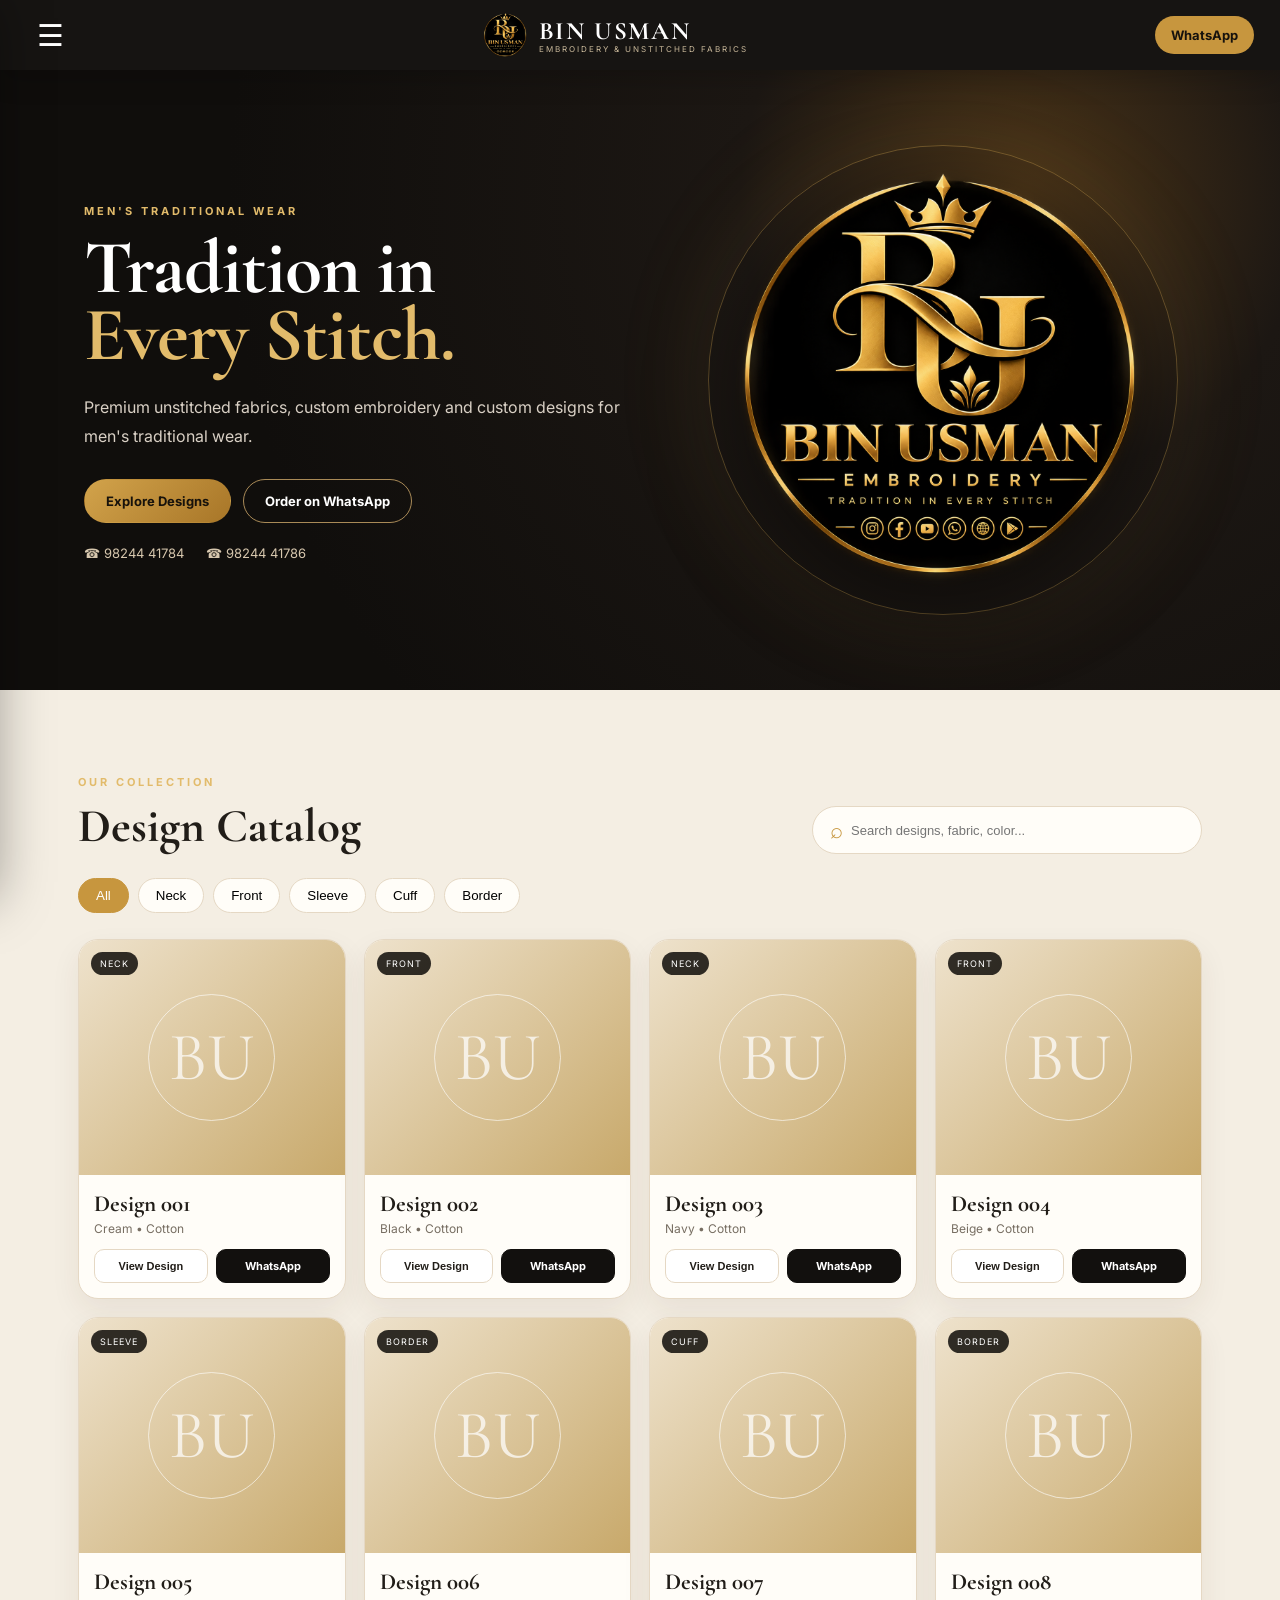
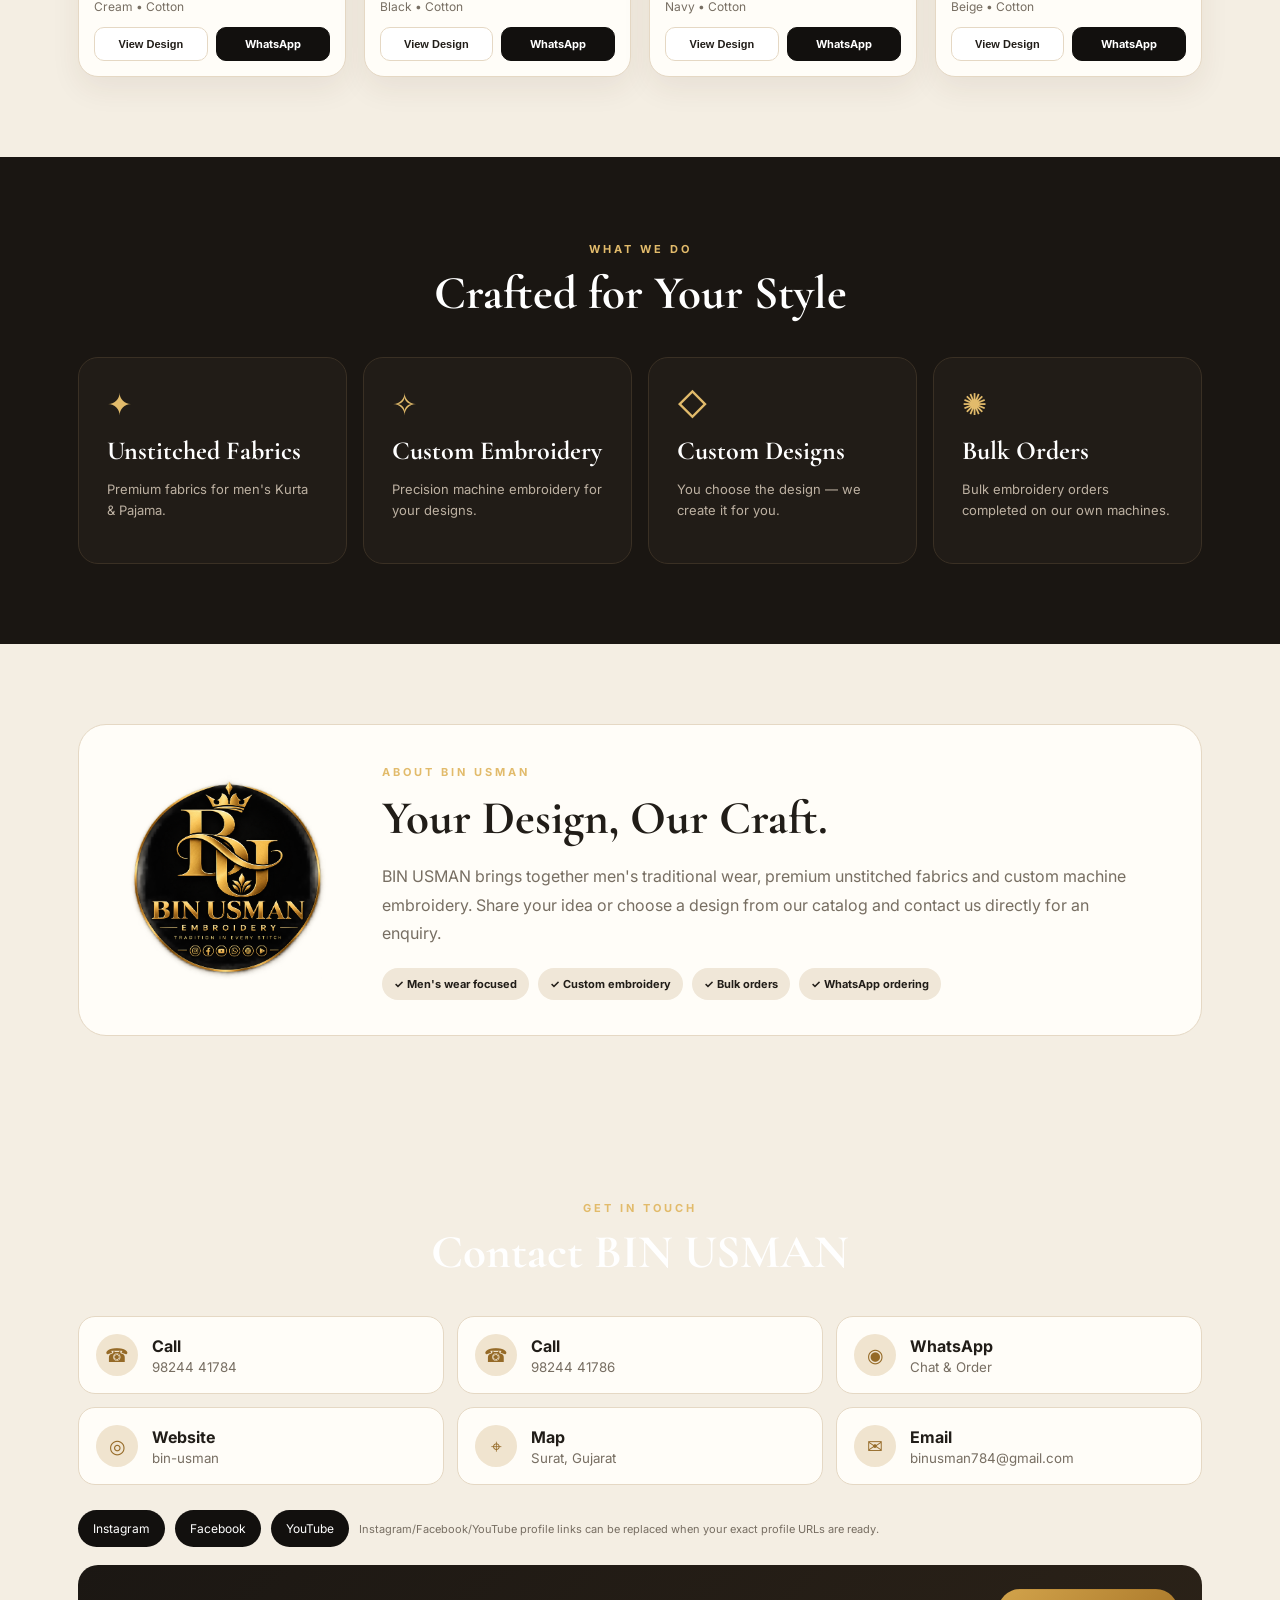
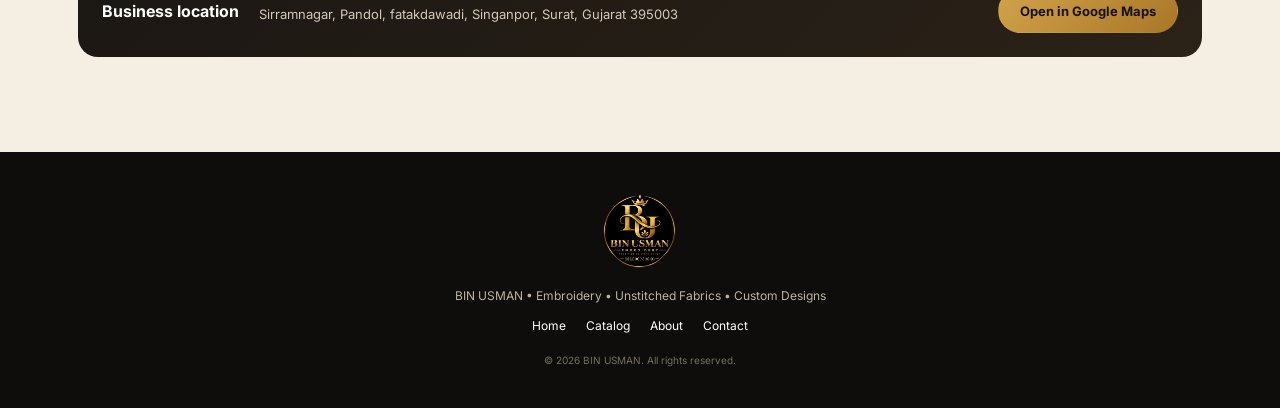
==== index.html @ da251444 "Add files via upload" ====
<!DOCTYPE html>
<html lang="en">
<head>
  <meta charset="UTF-8">
  <meta name="viewport" content="width=device-width, initial-scale=1.0">
  <meta name="theme-color" content="#11100e">
  <meta name="description" content="BIN USMAN — men's unstitched fabrics, custom embroidery, custom designs and bulk embroidery orders.">
  <title>BIN USMAN | Embroidery & Unstitched Fabrics</title>
  <link rel="icon" href="logo.png">
  <link rel="stylesheet" href="style.css">
</head>
<body>
  <header class="topbar">
    <button class="menu-btn" id="menuBtn" aria-label="Open menu">☰</button>
    <a class="brand" href="#home" aria-label="BIN USMAN home">
      <img src="logo.png" alt="BIN USMAN logo">
      <div>
        <strong>BIN USMAN</strong>
        <span>EMBROIDERY & UNSTITCHED FABRICS</span>
      </div>
    </a>
    <a class="header-wa" href="https://wa.me/919824441784?text=Hello%20BIN%20USMAN%2C%20I%20want%20to%20know%20more." target="_blank" rel="noopener">WhatsApp</a>
  </header>

  <div class="drawer" id="drawer">
    <button class="drawer-close" id="drawerClose">×</button>
    <img src="logo.png" class="drawer-logo" alt="BIN USMAN">
    <h2>BIN USMAN</h2>
    <p>Your Design, Our Craft.</p>
    <nav>
      <a href="#home">Home</a>
      <a href="#catalog">Catalog</a>
      <a href="#about">About</a>
      <a href="#contact">Contact</a>
    </nav>
    <div class="drawer-actions">
      <a class="gold-btn" href="tel:+919824441784">Call 98244 41784</a>
      <a class="dark-btn" href="https://wa.me/919824441784?text=Hello%20BIN%20USMAN%2C%20I%20want%20to%20place%20an%20order." target="_blank" rel="noopener">WhatsApp Order</a>
    </div>
  </div>

  <main>
    <section class="hero" id="home">
      <div class="hero-inner">
        <div class="hero-copy">
          <span class="eyebrow">MEN'S TRADITIONAL WEAR</span>
          <h1>Tradition in<br><em>Every Stitch.</em></h1>
          <p>Premium unstitched fabrics, custom embroidery and custom designs for men's traditional wear.</p>
          <div class="hero-actions">
            <a class="gold-btn" href="#catalog">Explore Designs</a>
            <a class="outline-btn" href="https://wa.me/919824441784?text=Hello%20BIN%20USMAN%2C%20I%20want%20to%20enquire%20about%20your%20designs." target="_blank" rel="noopener">Order on WhatsApp</a>
          </div>
          <div class="quick-links">
            <a href="tel:+919824441784">☎ 98244 41784</a>
            <a href="tel:+919824441786">☎ 98244 41786</a>
          </div>
        </div>
        <div class="hero-logo-wrap">
          <div class="gold-ring"></div>
          <img src="logo.png" alt="BIN USMAN premium logo">
        </div>
      </div>
    </section>

    <section class="section" id="catalog">
      <div class="section-head">
        <div>
          <span class="eyebrow">OUR COLLECTION</span>
          <h2>Design Catalog</h2>
        </div>
        <div class="search-box">
          <span>⌕</span>
          <input id="searchInput" type="search" placeholder="Search designs, fabric, color...">
        </div>
      </div>

      <div class="chips" id="chips">
        <button class="chip active" data-filter="All">All</button>
        <button class="chip" data-filter="Neck">Neck</button>
        <button class="chip" data-filter="Front">Front</button>
        <button class="chip" data-filter="Sleeve">Sleeve</button>
        <button class="chip" data-filter="Cuff">Cuff</button>
        <button class="chip" data-filter="Border">Border</button>
      </div>

      <div class="products" id="products"></div>
      <div class="no-results" id="noResults">No designs found. Try another search.</div>
    </section>

    <section class="section services" id="services">
      <div class="center-head">
        <span class="eyebrow">WHAT WE DO</span>
        <h2>Crafted for Your Style</h2>
      </div>
      <div class="service-grid">
        <article class="service-card"><div class="service-icon">✦</div><h3>Unstitched Fabrics</h3><p>Premium fabrics for men's Kurta & Pajama.</p></article>
        <article class="service-card"><div class="service-icon">✧</div><h3>Custom Embroidery</h3><p>Precision machine embroidery for your designs.</p></article>
        <article class="service-card"><div class="service-icon">◇</div><h3>Custom Designs</h3><p>You choose the design — we create it for you.</p></article>
        <article class="service-card"><div class="service-icon">✺</div><h3>Bulk Orders</h3><p>Bulk embroidery orders completed on our own machines.</p></article>
      </div>
    </section>

    <section class="section about" id="about">
      <div class="about-card">
        <div class="about-logo"><img src="logo.png" alt="BIN USMAN"></div>
        <div>
          <span class="eyebrow">ABOUT BIN USMAN</span>
          <h2>Your Design, Our Craft.</h2>
          <p>BIN USMAN brings together men's traditional wear, premium unstitched fabrics and custom machine embroidery. Share your idea or choose a design from our catalog and contact us directly for an enquiry.</p>
          <div class="about-points">
            <span>✓ Men's wear focused</span>
            <span>✓ Custom embroidery</span>
            <span>✓ Bulk orders</span>
            <span>✓ WhatsApp ordering</span>
          </div>
        </div>
      </div>
    </section>

    <section class="section contact" id="contact">
      <div class="center-head">
        <span class="eyebrow">GET IN TOUCH</span>
        <h2>Contact BIN USMAN</h2>
      </div>
      <div class="contact-grid">
        <a class="contact-card" href="tel:+919824441784"><span>☎</span><div><b>Call</b><small>98244 41784</small></div></a>
        <a class="contact-card" href="tel:+919824441786"><span>☎</span><div><b>Call</b><small>98244 41786</small></div></a>
        <a class="contact-card" href="https://wa.me/919824441784?text=Hello%20BIN%20USMAN%2C%20I%20want%20to%20enquire." target="_blank" rel="noopener"><span>◉</span><div><b>WhatsApp</b><small>Chat & Order</small></div></a>
        <a class="contact-card" href="https://sites.google.com/view/bin-usman/" target="_blank" rel="noopener"><span>◎</span><div><b>Website</b><small>bin-usman</small></div></a>
        <a class="contact-card" href="https://www.google.com/maps/search/?api=1&query=Sirramnagar%2C%20Pandol%2C%20fatakdawadi%2C%20Singanpor%2C%20Surat%2C%20Gujarat%20395003" target="_blank" rel="noopener"><span>⌖</span><div><b>Map</b><small>Surat, Gujarat</small></div></a>
        <a class="contact-card" href="mailto:binusman784@gmail.com"><span>✉</span><div><b>Email</b><small>binusman784@gmail.com</small></div></a>
      </div>

      <div class="social-row">
        <a href="https://www.instagram.com/" target="_blank" rel="noopener" title="Instagram">Instagram</a>
        <a href="https://www.facebook.com/" target="_blank" rel="noopener" title="Facebook">Facebook</a>
        <a href="https://www.youtube.com/" target="_blank" rel="noopener" title="YouTube">YouTube</a>
        <span class="social-note">Instagram/Facebook/YouTube profile links can be replaced when your exact profile URLs are ready.</span>
      </div>

      <div class="address-card">
        <b>Business location</b>
        <p>Sirramnagar, Pandol, fatakdawadi, Singanpor, Surat, Gujarat 395003</p>
        <a class="gold-btn" href="https://www.google.com/maps/search/?api=1&query=Sirramnagar%2C%20Pandol%2C%20fatakdawadi%2C%20Singanpor%2C%20Surat%2C%20Gujarat%20395003" target="_blank" rel="noopener">Open in Google Maps</a>
      </div>
    </section>
  </main>

  <footer>
    <img src="logo.png" alt="BIN USMAN">
    <p>BIN USMAN • Embroidery • Unstitched Fabrics • Custom Designs</p>
    <div class="footer-links">
      <a href="#home">Home</a><a href="#catalog">Catalog</a><a href="#about">About</a><a href="#contact">Contact</a>
    </div>
    <small>© 2026 BIN USMAN. All rights reserved.</small>
  </footer>

  <div class="modal" id="productModal" aria-hidden="true">
    <div class="modal-card">
      <button class="modal-close" id="modalClose">×</button>
      <div class="modal-image" id="modalImage"></div>
      <div class="modal-body">
        <span class="eyebrow" id="modalType">EMBROIDERY DESIGN</span>
        <h2 id="modalName">Design</h2>
        <p id="modalMeta">Cotton • Cream</p>
        <div class="specs">
          <div><span>Fabric</span><b id="modalFabric">Cotton</b></div>
          <div><span>Color</span><b id="modalColor">Cream</b></div>
          <div><span>Work</span><b id="modalWork">Machine Embroidery</b></div>
        </div>
        <a id="modalOrder" class="gold-btn full" target="_blank" rel="noopener">Order / Enquiry on WhatsApp</a>
      </div>
    </div>
  </div>

  <script src="script.js"></script>
</body>
</html>
---- style.css ----
@import url('https://fonts.googleapis.com/css2?family=Cormorant+Garamond:wght@500;600;700&family=Inter:wght@400;500;600;700&display=swap');
:root{--black:#12100e;--black2:#1a1714;--gold:#c7963e;--gold2:#e2bb6b;--cream:#f4eee3;--paper:#fffdf8;--line:#e5d8c4;--text:#211d18;--muted:#776e62}
*{box-sizing:border-box}html{scroll-behavior:smooth}body{margin:0;background:var(--cream);color:var(--text);font-family:Inter,Arial,sans-serif}.topbar{height:70px;background:rgba(18,16,14,.98);display:flex;align-items:center;justify-content:space-between;padding:0 26px;position:sticky;top:0;z-index:50;box-shadow:0 8px 28px rgba(0,0,0,.18)}.menu-btn,.header-wa{border:0;background:none;color:#fff;cursor:pointer}.menu-btn{font-size:30px;width:48px}.header-wa{background:var(--gold);color:#16120d;text-decoration:none;font-weight:700;padding:11px 16px;border-radius:999px;font-size:13px}.brand{display:flex;align-items:center;gap:10px;text-decoration:none;color:#fff}.brand img{width:47px;height:47px;object-fit:contain}.brand strong{font-family:"Cormorant Garamond",serif;font-size:25px;letter-spacing:1.8px;display:block}.brand span{display:block;font-size:8px;letter-spacing:2px;color:#c9b89a;margin-top:-2px}
.hero{background:radial-gradient(circle at 80% 20%,#4a3418 0,#1c1713 25%,#100e0c 70%);color:#fff;min-height:620px;display:flex;align-items:center;overflow:hidden}.hero-inner{max-width:1180px;width:100%;margin:auto;padding:80px 34px;display:grid;grid-template-columns:1.05fr .95fr;align-items:center;gap:45px}.eyebrow{font-size:11px;letter-spacing:3px;color:var(--gold2);font-weight:700}.hero h1{font-family:"Cormorant Garamond",serif;font-size:76px;line-height:.88;margin:16px 0 24px;letter-spacing:-1px}.hero h1 em{color:var(--gold2);font-style:normal}.hero p{max-width:590px;color:#d9d0c5;line-height:1.8;font-size:16px}.hero-actions{display:flex;gap:12px;flex-wrap:wrap;margin-top:28px}.gold-btn,.outline-btn,.dark-btn{display:inline-flex;justify-content:center;align-items:center;text-decoration:none;border-radius:999px;padding:13px 21px;font-weight:700;font-size:13px;cursor:pointer;border:1px solid transparent}.gold-btn{background:linear-gradient(135deg,#d2a34b,#a87628);color:#17120b}.outline-btn{border-color:#a98a57;color:#fff;background:transparent}.dark-btn{background:#211c17;color:#fff}.hero-logo-wrap{position:relative;display:flex;justify-content:center;align-items:center}.hero-logo-wrap img{width:min(440px,90%);position:relative;z-index:2;filter:drop-shadow(0 25px 45px rgba(0,0,0,.5))}.gold-ring{position:absolute;width:470px;height:470px;border:1px solid rgba(218,173,83,.35);border-radius:50%;box-shadow:0 0 100px rgba(199,150,62,.12)}.quick-links{display:flex;gap:22px;margin-top:22px;flex-wrap:wrap}.quick-links a{color:#d7c7ae;text-decoration:none;font-size:13px}
.section{max-width:1180px;margin:auto;padding:80px 28px}.section-head{display:flex;justify-content:space-between;align-items:end;gap:20px;margin-bottom:24px}.section h2{font-family:"Cormorant Garamond",serif;font-size:47px;margin:8px 0 0}.search-box{background:var(--paper);border:1px solid var(--line);border-radius:999px;padding:0 17px;display:flex;align-items:center;width:min(390px,100%);height:48px}.search-box span{font-size:22px;color:var(--gold)}.search-box input{border:0;outline:0;background:transparent;padding:0 8px;width:100%;font-size:13px}.chips{display:flex;gap:9px;flex-wrap:wrap;margin-bottom:26px}.chip{background:var(--paper);border:1px solid var(--line);border-radius:999px;padding:9px 17px;cursor:pointer}.chip.active,.chip:hover{background:var(--gold);border-color:var(--gold);color:#fff}.products{display:grid;grid-template-columns:repeat(4,1fr);gap:18px}.product{background:var(--paper);border:1px solid var(--line);border-radius:20px;overflow:hidden;box-shadow:0 12px 30px rgba(67,48,25,.07);transition:.2s}.product:hover{transform:translateY(-4px);box-shadow:0 18px 38px rgba(67,48,25,.12)}.product-img{height:235px;position:relative;display:flex;align-items:center;justify-content:center;background:linear-gradient(135deg,#eee2cc,#c8a96b)}.product-img::before{content:"BU";font-family:"Cormorant Garamond",serif;font-size:68px;color:rgba(255,255,255,.72);border:1px solid rgba(255,255,255,.6);width:125px;height:125px;border-radius:50%;display:grid;place-items:center}.product-img .tag{position:absolute;top:12px;left:12px;background:rgba(17,14,11,.86);color:#fff;padding:6px 9px;border-radius:999px;font-size:9px;letter-spacing:1px}.product-body{padding:15px}.product-body h3{font-family:"Cormorant Garamond",serif;font-size:23px;margin:0 0 3px}.product-body p{font-size:12px;color:var(--muted);margin:0 0 13px}.product-actions{display:flex;gap:8px}.product-actions button,.product-actions a{flex:1;border:1px solid var(--line);background:#fff;padding:9px;border-radius:10px;text-decoration:none;text-align:center;color:var(--text);font-size:11px;font-weight:700;cursor:pointer}.product-actions .order{background:var(--black);color:#fff;border-color:var(--black)}.no-results{display:none;text-align:center;padding:45px;color:var(--muted)}
.services{background:#1a1612;color:#fff;max-width:none;padding-left:max(28px,calc((100% - 1124px)/2));padding-right:max(28px,calc((100% - 1124px)/2))}.center-head{text-align:center;margin-bottom:36px}.center-head h2{color:#fff}.service-grid{display:grid;grid-template-columns:repeat(4,1fr);gap:16px}.service-card{background:#211c17;border:1px solid #3a3024;border-radius:20px;padding:28px}.service-icon{color:var(--gold2);font-size:30px}.service-card h3{font-family:"Cormorant Garamond",serif;font-size:26px;margin:13px 0 8px}.service-card p{color:#bdb1a2;font-size:13px;line-height:1.65}
.about-card{background:var(--paper);border:1px solid var(--line);border-radius:28px;padding:35px;display:grid;grid-template-columns:230px 1fr;gap:38px;align-items:center}.about-logo img{width:100%;max-width:210px;display:block;margin:auto}.about h2{margin-top:10px}.about p{color:var(--muted);line-height:1.8;max-width:760px}.about-points{display:flex;flex-wrap:wrap;gap:9px;margin-top:20px}.about-points span{padding:9px 12px;border-radius:999px;background:#f0e7d8;font-size:11px;font-weight:700}
.contact{padding-bottom:95px}.contact-grid{display:grid;grid-template-columns:repeat(3,1fr);gap:13px}.contact-card{display:flex;gap:14px;align-items:center;background:var(--paper);border:1px solid var(--line);border-radius:17px;padding:17px;text-decoration:none;color:var(--text)}.contact-card>span{width:42px;height:42px;border-radius:50%;background:#f0e4cf;color:#956a27;display:grid;place-items:center;font-size:19px}.contact-card b,.contact-card small{display:block}.contact-card small{color:var(--muted);margin-top:3px}.social-row{display:flex;gap:10px;flex-wrap:wrap;align-items:center;margin-top:25px}.social-row a{background:var(--black);color:#fff;text-decoration:none;padding:11px 15px;border-radius:999px;font-size:12px}.social-note{color:var(--muted);font-size:11px;flex:1;min-width:260px}.address-card{margin-top:18px;background:linear-gradient(135deg,#1b1713,#2b2218);color:#fff;border-radius:20px;padding:24px;display:flex;align-items:center;gap:20px;flex-wrap:wrap}.address-card p{margin:5px 0 0;color:#d4c8b7;flex:1;min-width:280px;font-size:13px}
footer{background:#0e0d0b;color:#bcb2a5;text-align:center;padding:40px 20px}.footer-links{display:flex;justify-content:center;gap:20px;flex-wrap:wrap;margin:15px 0}.footer-links a{color:#fff;text-decoration:none;font-size:12px}.footer-links a:hover{color:var(--gold2)}footer img{width:80px;height:80px;object-fit:contain}footer p{font-size:12px}footer small{font-size:10px;color:#756e65}
.drawer{position:fixed;inset:0 auto 0 0;width:min(360px,88vw);background:#161310;color:#fff;z-index:100;padding:35px 25px;transform:translateX(-105%);transition:.25s;box-shadow:15px 0 50px rgba(0,0,0,.35)}.drawer.open{transform:translateX(0)}.drawer-close,.modal-close{position:absolute;right:18px;top:13px;background:none;border:0;color:#fff;font-size:31px;cursor:pointer}.drawer-logo{width:90px;height:90px;object-fit:contain}.drawer h2{font-family:"Cormorant Garamond",serif;font-size:36px;margin:5px 0}.drawer p{color:#b9afa2}.drawer nav{display:grid;gap:6px;margin:25px 0}.drawer nav a{color:#fff;text-decoration:none;padding:12px;border-bottom:1px solid #2f2922}.drawer-actions{display:grid;gap:10px}
.modal{position:fixed;inset:0;background:rgba(0,0,0,.72);display:none;align-items:center;justify-content:center;z-index:120;padding:20px}.modal.show{display:flex}.modal-card{width:min(720px,100%);background:var(--paper);border-radius:25px;overflow:hidden;position:relative;display:grid;grid-template-columns:1fr 1fr}.modal-close{color:#111;background:rgba(255,255,255,.8);border-radius:50%;width:40px;height:40px;line-height:1;z-index:2}.modal-image{min-height:390px;background:linear-gradient(135deg,#e7d7bb,#b58b4a);display:grid;place-items:center}.modal-image::after{content:"BIN USMAN";font-family:"Cormorant Garamond",serif;font-size:45px;color:rgba(255,255,255,.8);border:1px solid rgba(255,255,255,.7);padding:25px;border-radius:12px}.modal-body{padding:34px}.modal-body h2{font-family:"Cormorant Garamond",serif;font-size:42px;margin:10px 0 4px}.modal-body>p{color:var(--muted)}.specs{border-top:1px solid var(--line);border-bottom:1px solid var(--line);margin:20px 0}.specs div{display:flex;justify-content:space-between;padding:13px 0;border-bottom:1px solid var(--line);font-size:12px}.specs div:last-child{border:0}.full{width:100%}
@media(max-width:900px){.hero-inner{grid-template-columns:1fr;text-align:center}.hero p{margin-left:auto;margin-right:auto}.hero-actions,.quick-links{justify-content:center}.hero-logo-wrap{order:-1}.hero-logo-wrap img{width:270px}.gold-ring{width:310px;height:310px}.products{grid-template-columns:repeat(2,1fr)}.service-grid{grid-template-columns:repeat(2,1fr)}.contact-grid{grid-template-columns:repeat(2,1fr)}}
@media(max-width:620px){.topbar{padding:0 12px;height:62px}.brand img{width:40px;height:40px}.brand strong{font-size:20px}.brand span{font-size:6px;letter-spacing:1.2px}.header-wa{padding:9px 12px;font-size:11px}.hero{min-height:auto}.hero-inner{padding:55px 18px 65px}.hero h1{font-size:57px}.section{padding:58px 16px}.section-head{align-items:stretch;flex-direction:column}.section h2{font-size:39px}.search-box{width:100%}.products{grid-template-columns:1fr 1fr;gap:10px}.product-img{height:165px}.product-img::before{width:88px;height:88px;font-size:47px}.product-body{padding:11px}.product-body h3{font-size:19px}.product-actions{flex-direction:column}.service-grid,.contact-grid{grid-template-columns:1fr}.about-card{grid-template-columns:1fr;padding:25px;text-align:center}.about-logo img{width:170px}.about-points{justify-content:center}.modal-card{grid-template-columns:1fr;max-height:92vh;overflow:auto}.modal-image{min-height:220px}.modal-body h2{font-size:35px}}
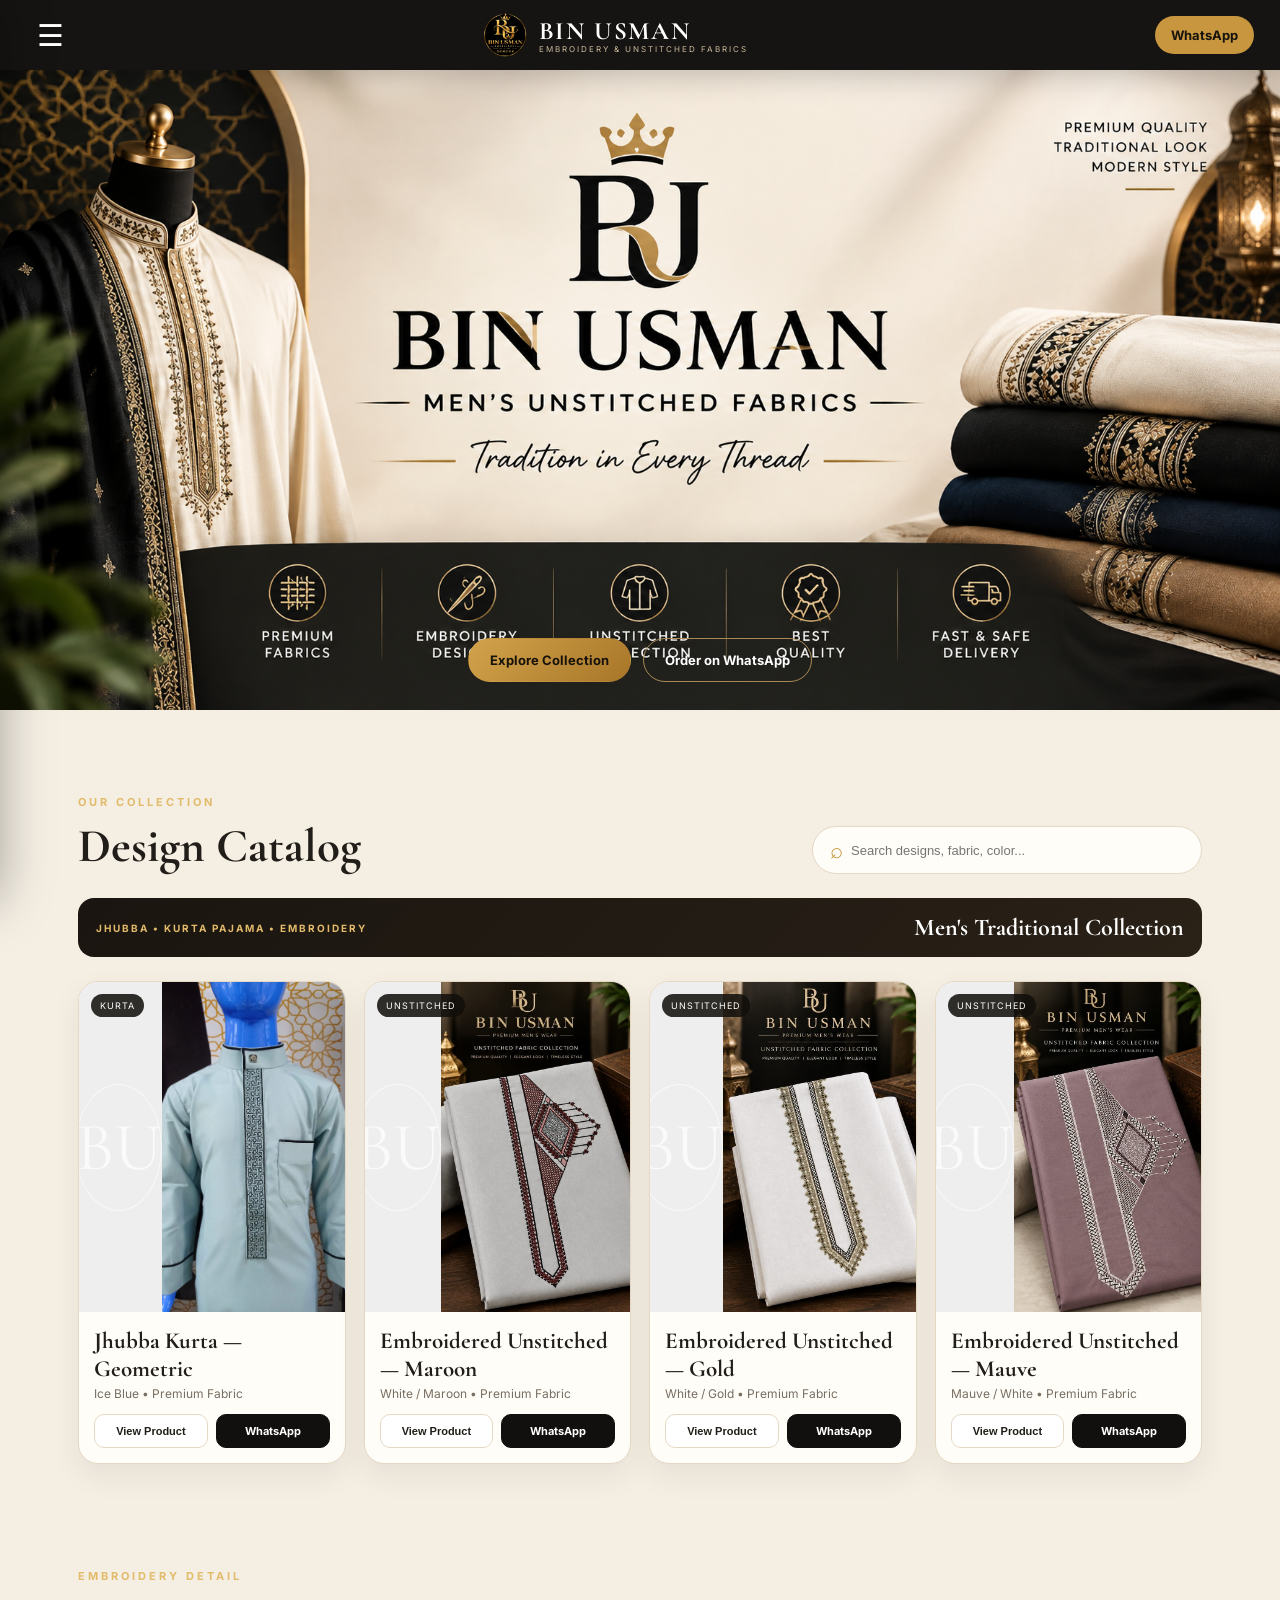
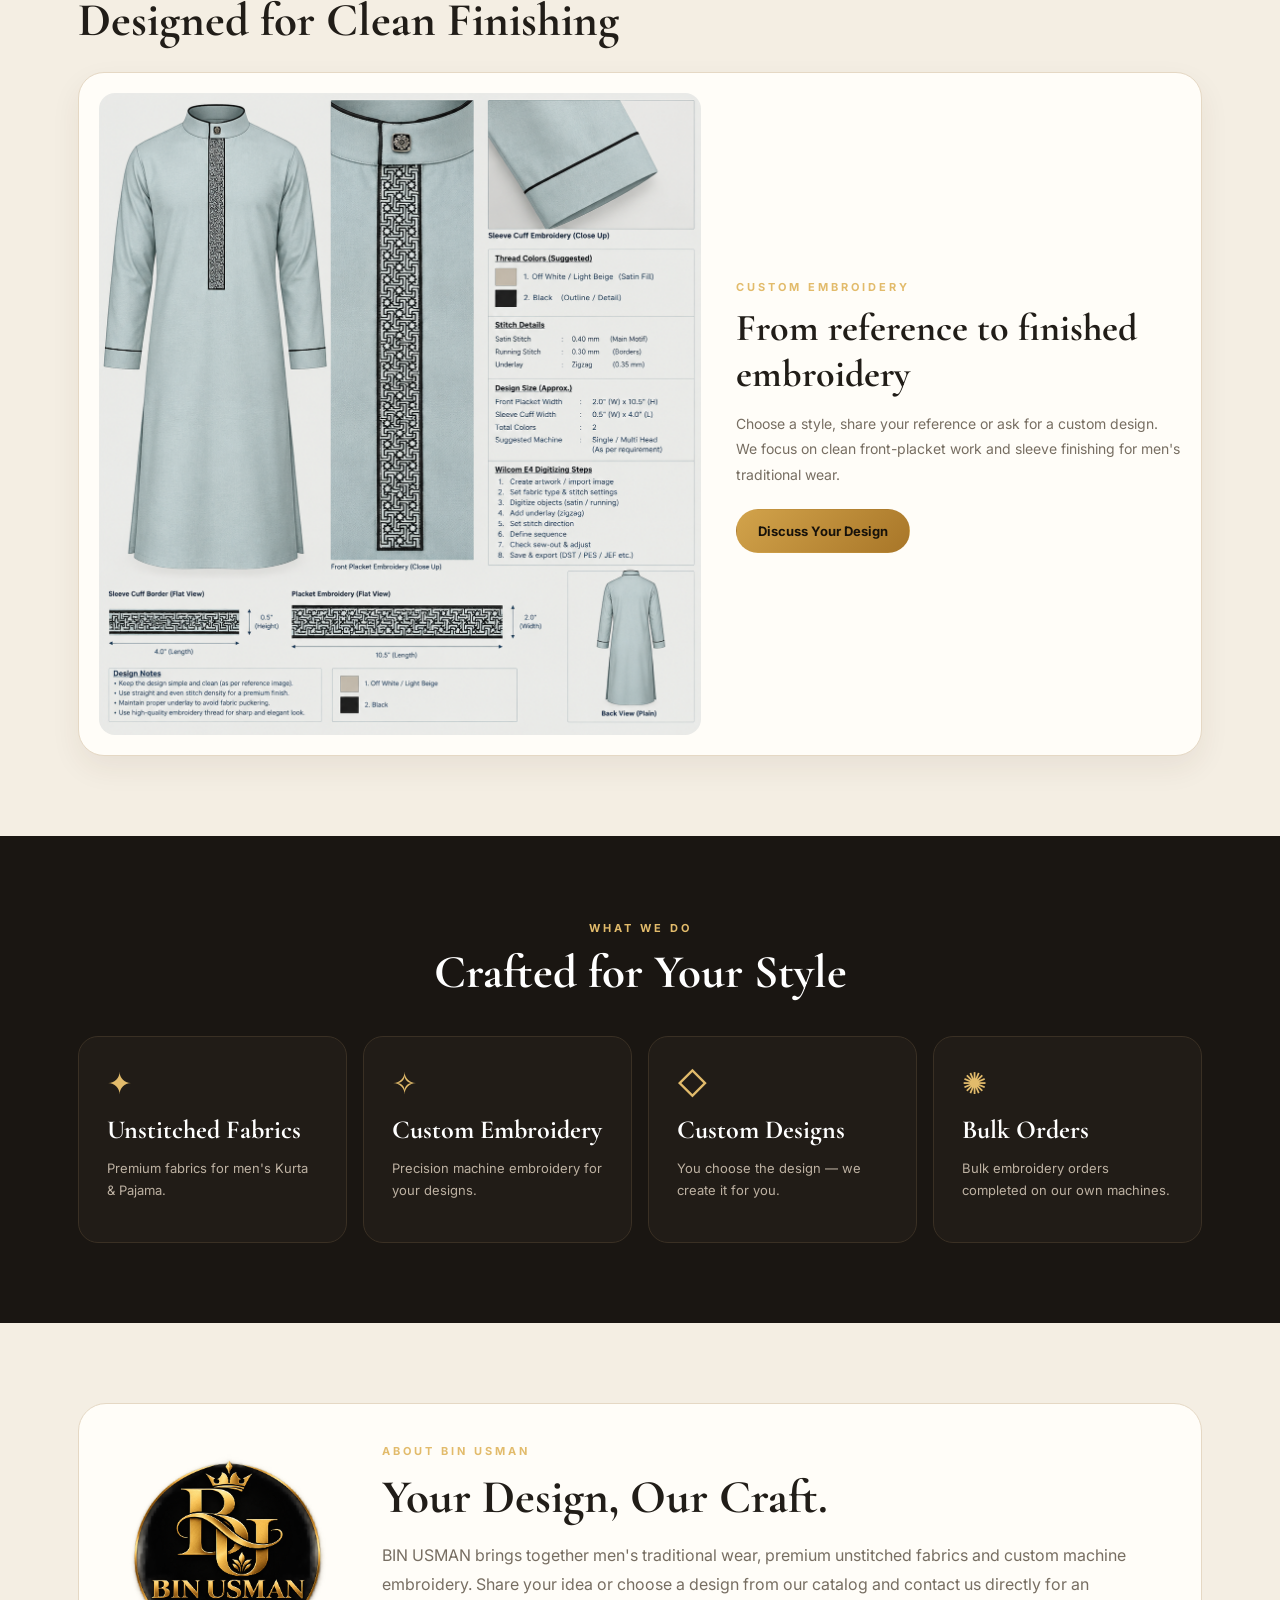
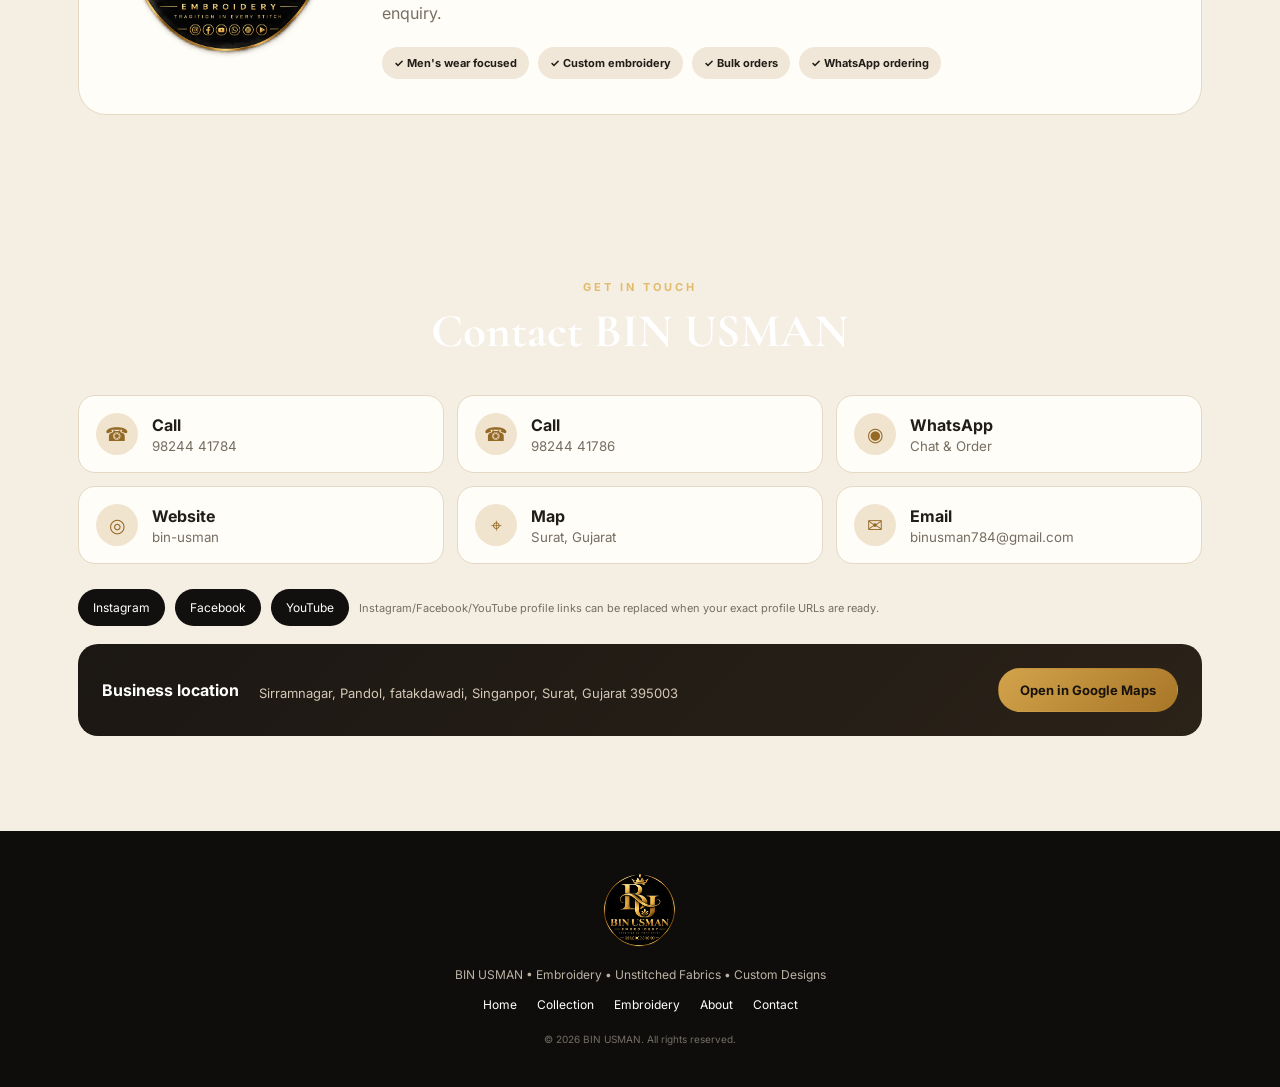
==== commit ae416bf3: "Add files via upload" ====
--- a/index.html
+++ b/index.html
@@ -29,7 +29,8 @@
     <p>Your Design, Our Craft.</p>
     <nav>
       <a href="#home">Home</a>
-      <a href="#catalog">Catalog</a>
+      <a href="#catalog">Collection</a>
+      <a href="#details">Embroidery</a>
       <a href="#about">About</a>
       <a href="#contact">Contact</a>
     </nav>
@@ -41,23 +42,11 @@
 
   <main>
     <section class="hero" id="home">
-      <div class="hero-inner">
-        <div class="hero-copy">
-          <span class="eyebrow">MEN'S TRADITIONAL WEAR</span>
-          <h1>Tradition in<br><em>Every Stitch.</em></h1>
-          <p>Premium unstitched fabrics, custom embroidery and custom designs for men's traditional wear.</p>
-          <div class="hero-actions">
-            <a class="gold-btn" href="#catalog">Explore Designs</a>
-            <a class="outline-btn" href="https://wa.me/919824441784?text=Hello%20BIN%20USMAN%2C%20I%20want%20to%20enquire%20about%20your%20designs." target="_blank" rel="noopener">Order on WhatsApp</a>
-          </div>
-          <div class="quick-links">
-            <a href="tel:+919824441784">☎ 98244 41784</a>
-            <a href="tel:+919824441786">☎ 98244 41786</a>
-          </div>
-        </div>
-        <div class="hero-logo-wrap">
-          <div class="gold-ring"></div>
-          <img src="logo.png" alt="BIN USMAN premium logo">
+      <div class="hero-banner-wrap">
+        <img class="hero-banner" src="banner.png" alt="BIN USMAN men's traditional wear and unstitched fabric collection">
+        <div class="hero-banner-actions">
+          <a class="gold-btn" href="#catalog">Explore Collection</a>
+          <a class="outline-btn" href="https://wa.me/919824441784?text=Hello%20BIN%20USMAN%2C%20I%20want%20to%20enquire%20about%20your%20collection." target="_blank" rel="noopener">Order on WhatsApp</a>
         </div>
       </div>
     </section>
@@ -74,17 +63,31 @@
         </div>
       </div>
 
-      <div class="chips" id="chips">
-        <button class="chip active" data-filter="All">All</button>
-        <button class="chip" data-filter="Neck">Neck</button>
-        <button class="chip" data-filter="Front">Front</button>
-        <button class="chip" data-filter="Sleeve">Sleeve</button>
-        <button class="chip" data-filter="Cuff">Cuff</button>
-        <button class="chip" data-filter="Border">Border</button>
+      <div class="collection-note">
+        <span>JHUBBA • KURTA PAJAMA • EMBROIDERY</span>
+        <b>Men's Traditional Collection</b>
       </div>
 
       <div class="products" id="products"></div>
       <div class="no-results" id="noResults">No designs found. Try another search.</div>
+    </section>
+
+    <section class="section details-section" id="details">
+      <div class="section-head">
+        <div>
+          <span class="eyebrow">EMBROIDERY DETAIL</span>
+          <h2>Designed for Clean Finishing</h2>
+        </div>
+      </div>
+      <div class="details-card">
+        <img src="embroidery-details.png" alt="BIN USMAN embroidery design and stitch detail reference">
+        <div>
+          <span class="eyebrow">CUSTOM EMBROIDERY</span>
+          <h3>From reference to finished embroidery</h3>
+          <p>Choose a style, share your reference or ask for a custom design. We focus on clean front-placket work and sleeve finishing for men's traditional wear.</p>
+          <a class="gold-btn" href="https://wa.me/919824441784?text=Hello%20BIN%20USMAN%2C%20I%20want%20a%20custom%20embroidery%20design." target="_blank" rel="noopener">Discuss Your Design</a>
+        </div>
+      </div>
     </section>
 
     <section class="section services" id="services">
@@ -150,7 +153,7 @@
     <img src="logo.png" alt="BIN USMAN">
     <p>BIN USMAN • Embroidery • Unstitched Fabrics • Custom Designs</p>
     <div class="footer-links">
-      <a href="#home">Home</a><a href="#catalog">Catalog</a><a href="#about">About</a><a href="#contact">Contact</a>
+      <a href="#home">Home</a><a href="#catalog">Collection</a><a href="#details">Embroidery</a><a href="#about">About</a><a href="#contact">Contact</a>
     </div>
     <small>© 2026 BIN USMAN. All rights reserved.</small>
   </footer>
--- a/style.css
+++ b/style.css
@@ -11,3 +11,23 @@
 .modal{position:fixed;inset:0;background:rgba(0,0,0,.72);display:none;align-items:center;justify-content:center;z-index:120;padding:20px}.modal.show{display:flex}.modal-card{width:min(720px,100%);background:var(--paper);border-radius:25px;overflow:hidden;position:relative;display:grid;grid-template-columns:1fr 1fr}.modal-close{color:#111;background:rgba(255,255,255,.8);border-radius:50%;width:40px;height:40px;line-height:1;z-index:2}.modal-image{min-height:390px;background:linear-gradient(135deg,#e7d7bb,#b58b4a);display:grid;place-items:center}.modal-image::after{content:"BIN USMAN";font-family:"Cormorant Garamond",serif;font-size:45px;color:rgba(255,255,255,.8);border:1px solid rgba(255,255,255,.7);padding:25px;border-radius:12px}.modal-body{padding:34px}.modal-body h2{font-family:"Cormorant Garamond",serif;font-size:42px;margin:10px 0 4px}.modal-body>p{color:var(--muted)}.specs{border-top:1px solid var(--line);border-bottom:1px solid var(--line);margin:20px 0}.specs div{display:flex;justify-content:space-between;padding:13px 0;border-bottom:1px solid var(--line);font-size:12px}.specs div:last-child{border:0}.full{width:100%}
 @media(max-width:900px){.hero-inner{grid-template-columns:1fr;text-align:center}.hero p{margin-left:auto;margin-right:auto}.hero-actions,.quick-links{justify-content:center}.hero-logo-wrap{order:-1}.hero-logo-wrap img{width:270px}.gold-ring{width:310px;height:310px}.products{grid-template-columns:repeat(2,1fr)}.service-grid{grid-template-columns:repeat(2,1fr)}.contact-grid{grid-template-columns:repeat(2,1fr)}}
 @media(max-width:620px){.topbar{padding:0 12px;height:62px}.brand img{width:40px;height:40px}.brand strong{font-size:20px}.brand span{font-size:6px;letter-spacing:1.2px}.header-wa{padding:9px 12px;font-size:11px}.hero{min-height:auto}.hero-inner{padding:55px 18px 65px}.hero h1{font-size:57px}.section{padding:58px 16px}.section-head{align-items:stretch;flex-direction:column}.section h2{font-size:39px}.search-box{width:100%}.products{grid-template-columns:1fr 1fr;gap:10px}.product-img{height:165px}.product-img::before{width:88px;height:88px;font-size:47px}.product-body{padding:11px}.product-body h3{font-size:19px}.product-actions{flex-direction:column}.service-grid,.contact-grid{grid-template-columns:1fr}.about-card{grid-template-columns:1fr;padding:25px;text-align:center}.about-logo img{width:170px}.about-points{justify-content:center}.modal-card{grid-template-columns:1fr;max-height:92vh;overflow:auto}.modal-image{min-height:220px}.modal-body h2{font-size:35px}}
+
+/* BIN USMAN product image update */
+.hero{background:#0f0d0a;min-height:auto;padding:0;display:block}
+.hero-banner-wrap{position:relative;max-width:1500px;margin:auto;overflow:hidden;background:#111}
+.hero-banner{display:block;width:100%;height:auto;max-height:760px;object-fit:cover}
+.hero-banner-actions{position:absolute;left:50%;bottom:28px;transform:translateX(-50%);display:flex;gap:12px;justify-content:center;flex-wrap:wrap}
+.collection-note{display:flex;align-items:center;justify-content:space-between;gap:20px;background:linear-gradient(135deg,#1a1510,#2a2117);color:#fff;border-radius:16px;padding:15px 18px;margin-bottom:24px}
+.collection-note span{font-size:10px;letter-spacing:2px;color:var(--gold2);font-weight:700}
+.collection-note b{font-family:"Cormorant Garamond",serif;font-size:24px}
+.product-img{height:330px;background:#eee;overflow:hidden}
+.product-img img{width:100%;height:100%;object-fit:cover;display:block}
+.details-section{padding-top:20px}
+.details-card{display:grid;grid-template-columns:1.15fr .85fr;gap:35px;align-items:center;background:var(--paper);border:1px solid var(--line);border-radius:26px;padding:20px;box-shadow:0 12px 30px rgba(67,48,25,.07)}
+.details-card img{width:100%;border-radius:16px;display:block}
+.details-card h3{font-family:"Cormorant Garamond",serif;font-size:38px;margin:10px 0}
+.details-card p{color:var(--muted);line-height:1.8;font-size:14px;margin-bottom:22px}
+.modal-image{min-height:390px;background:#eee;display:flex;align-items:center;justify-content:center;padding:12px}
+.modal-image img{width:100%;height:100%;max-height:520px;object-fit:contain;display:block}
+@media(max-width:900px){.details-card{grid-template-columns:1fr}.product-img{height:280px}.hero-banner-actions{bottom:18px}}
+@media(max-width:620px){.hero-banner{min-height:270px;object-fit:cover}.hero-banner-actions{position:static;transform:none;padding:14px;background:#111;display:flex}.collection-note{align-items:flex-start;flex-direction:column}.collection-note b{font-size:22px}.product-img{height:220px}.details-card h3{font-size:32px}}
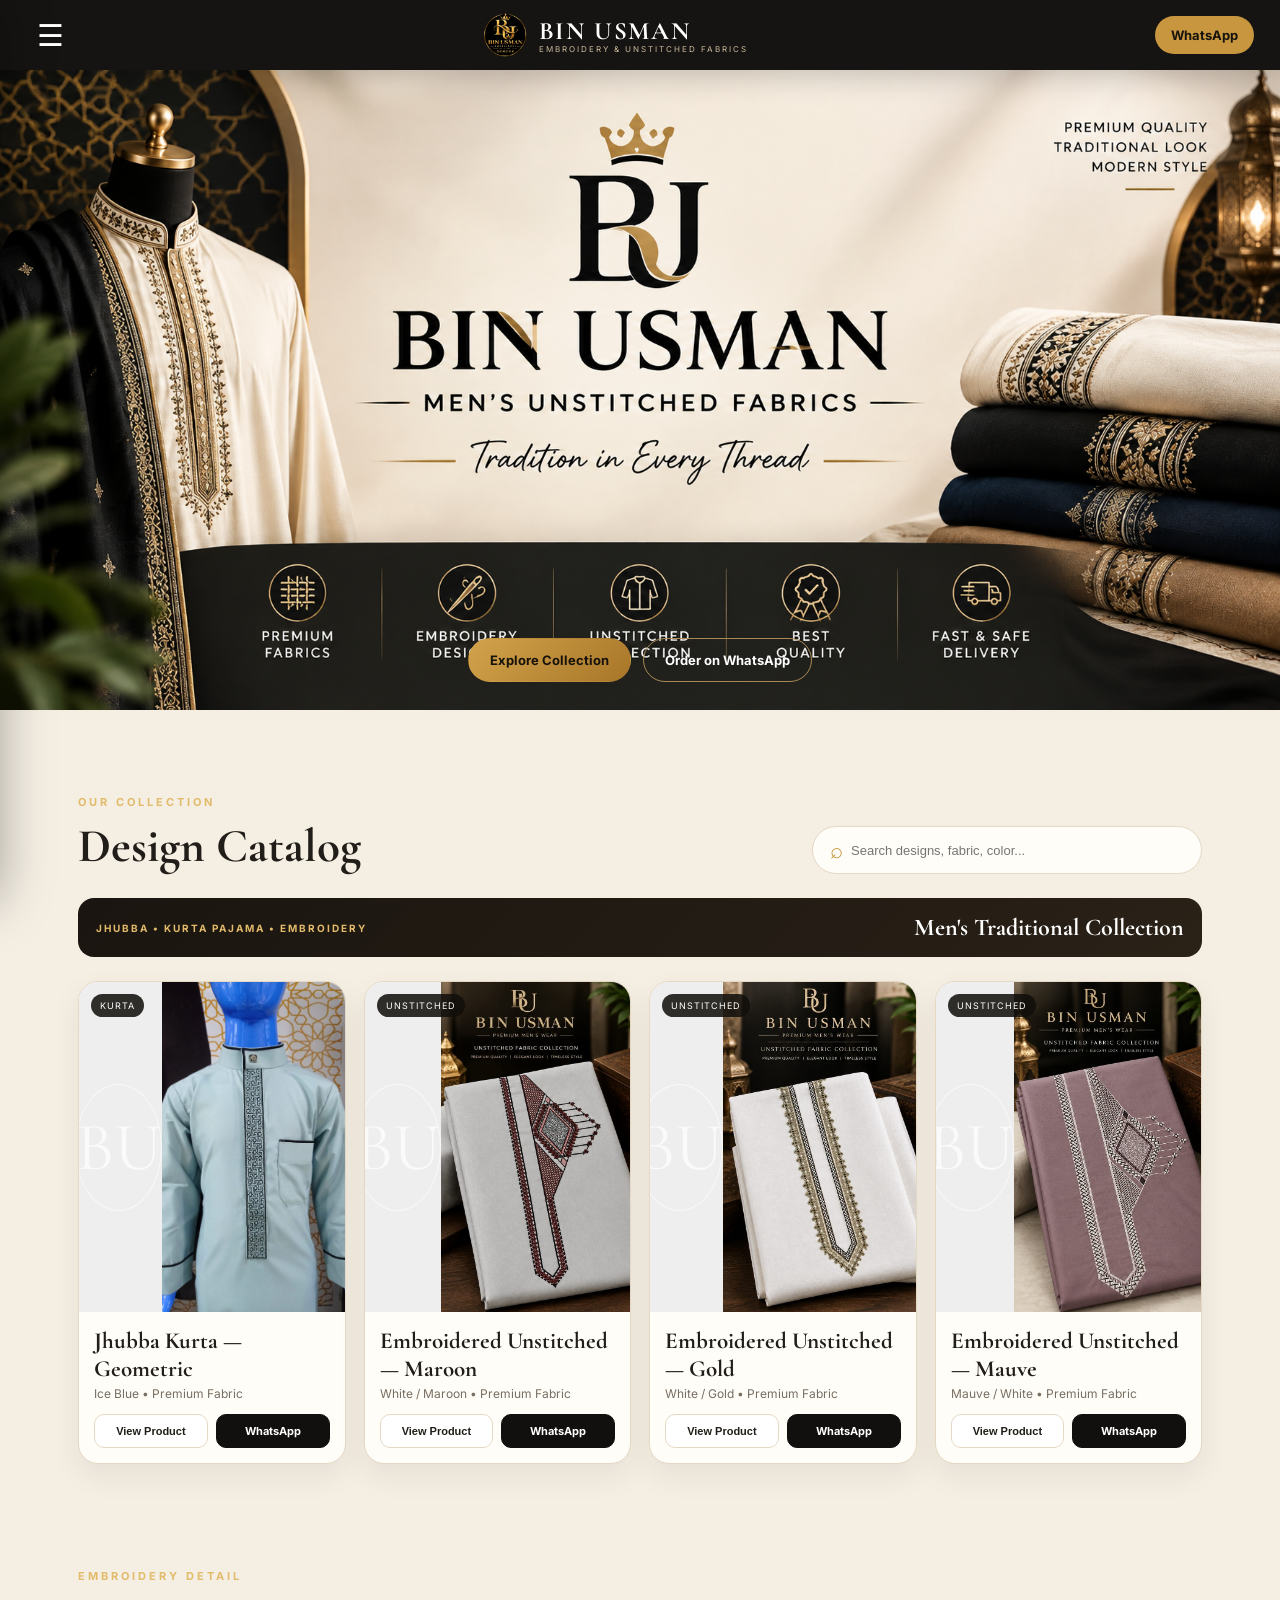
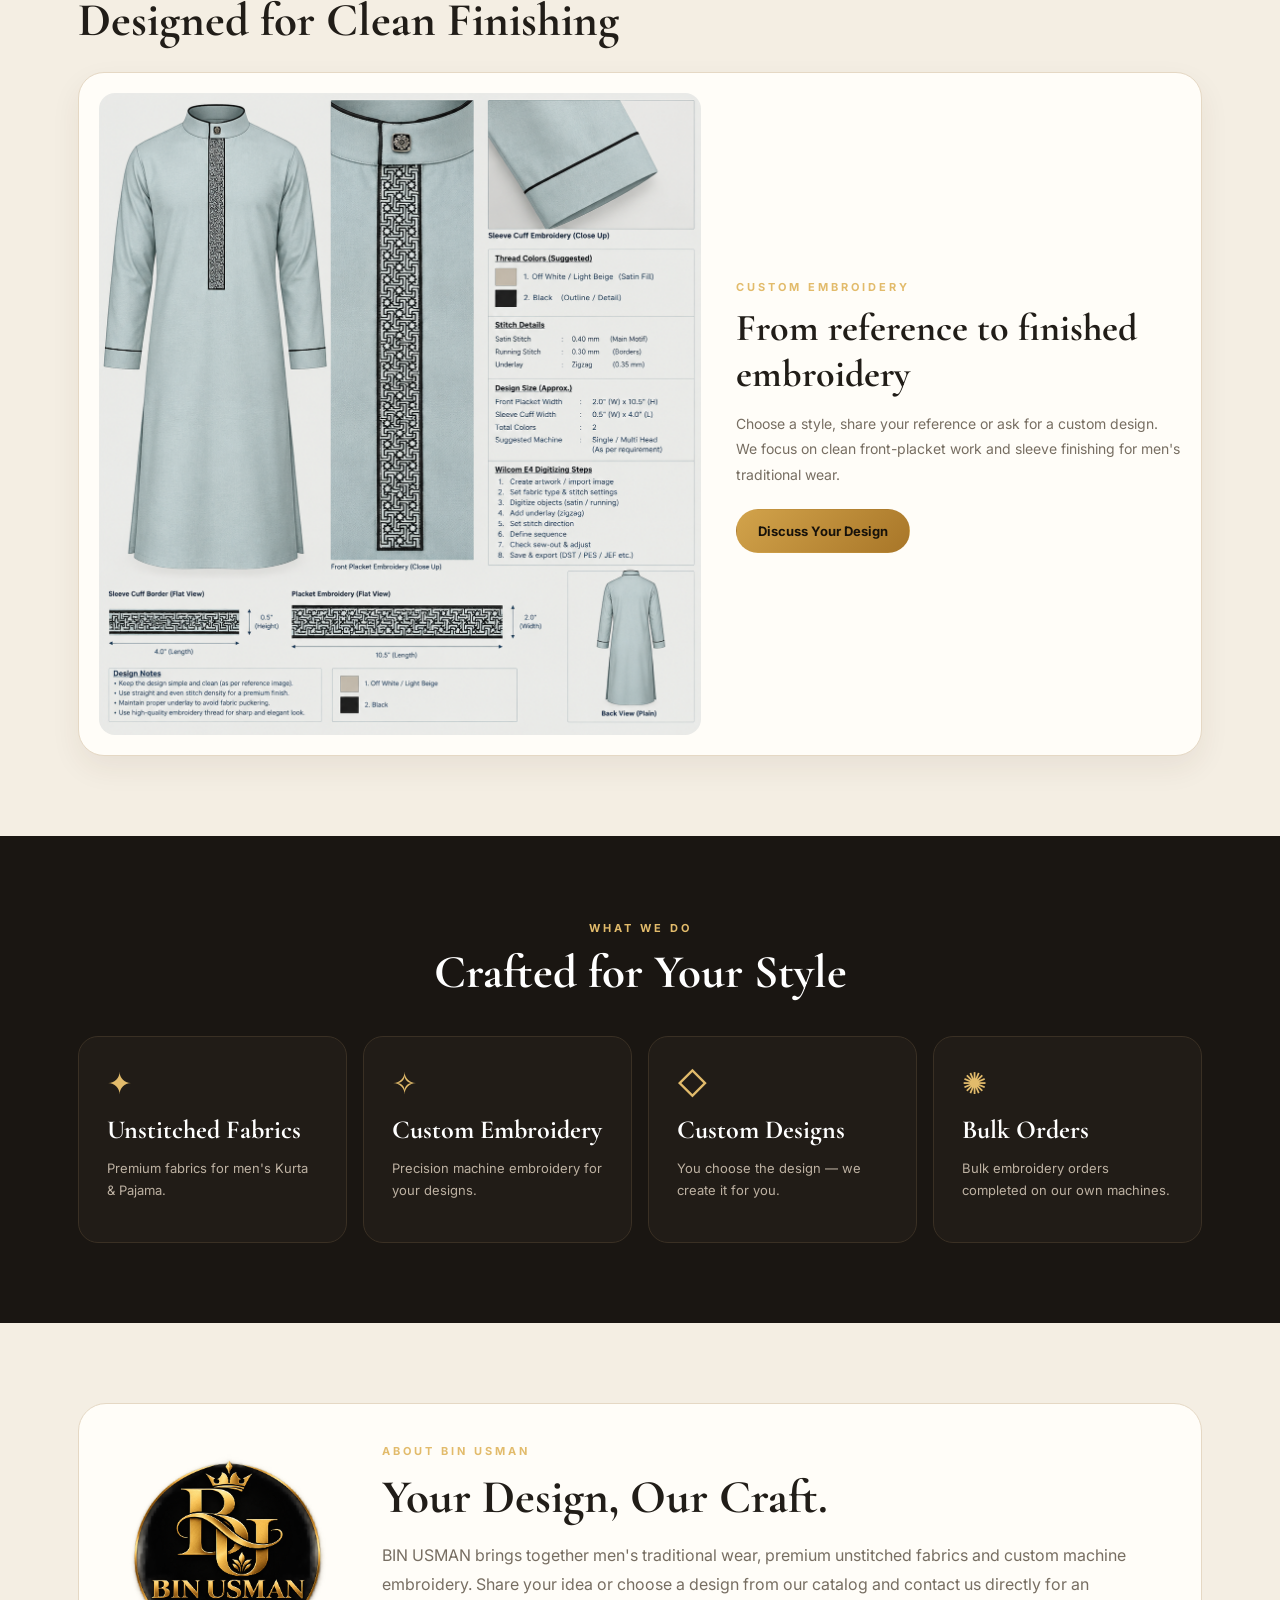
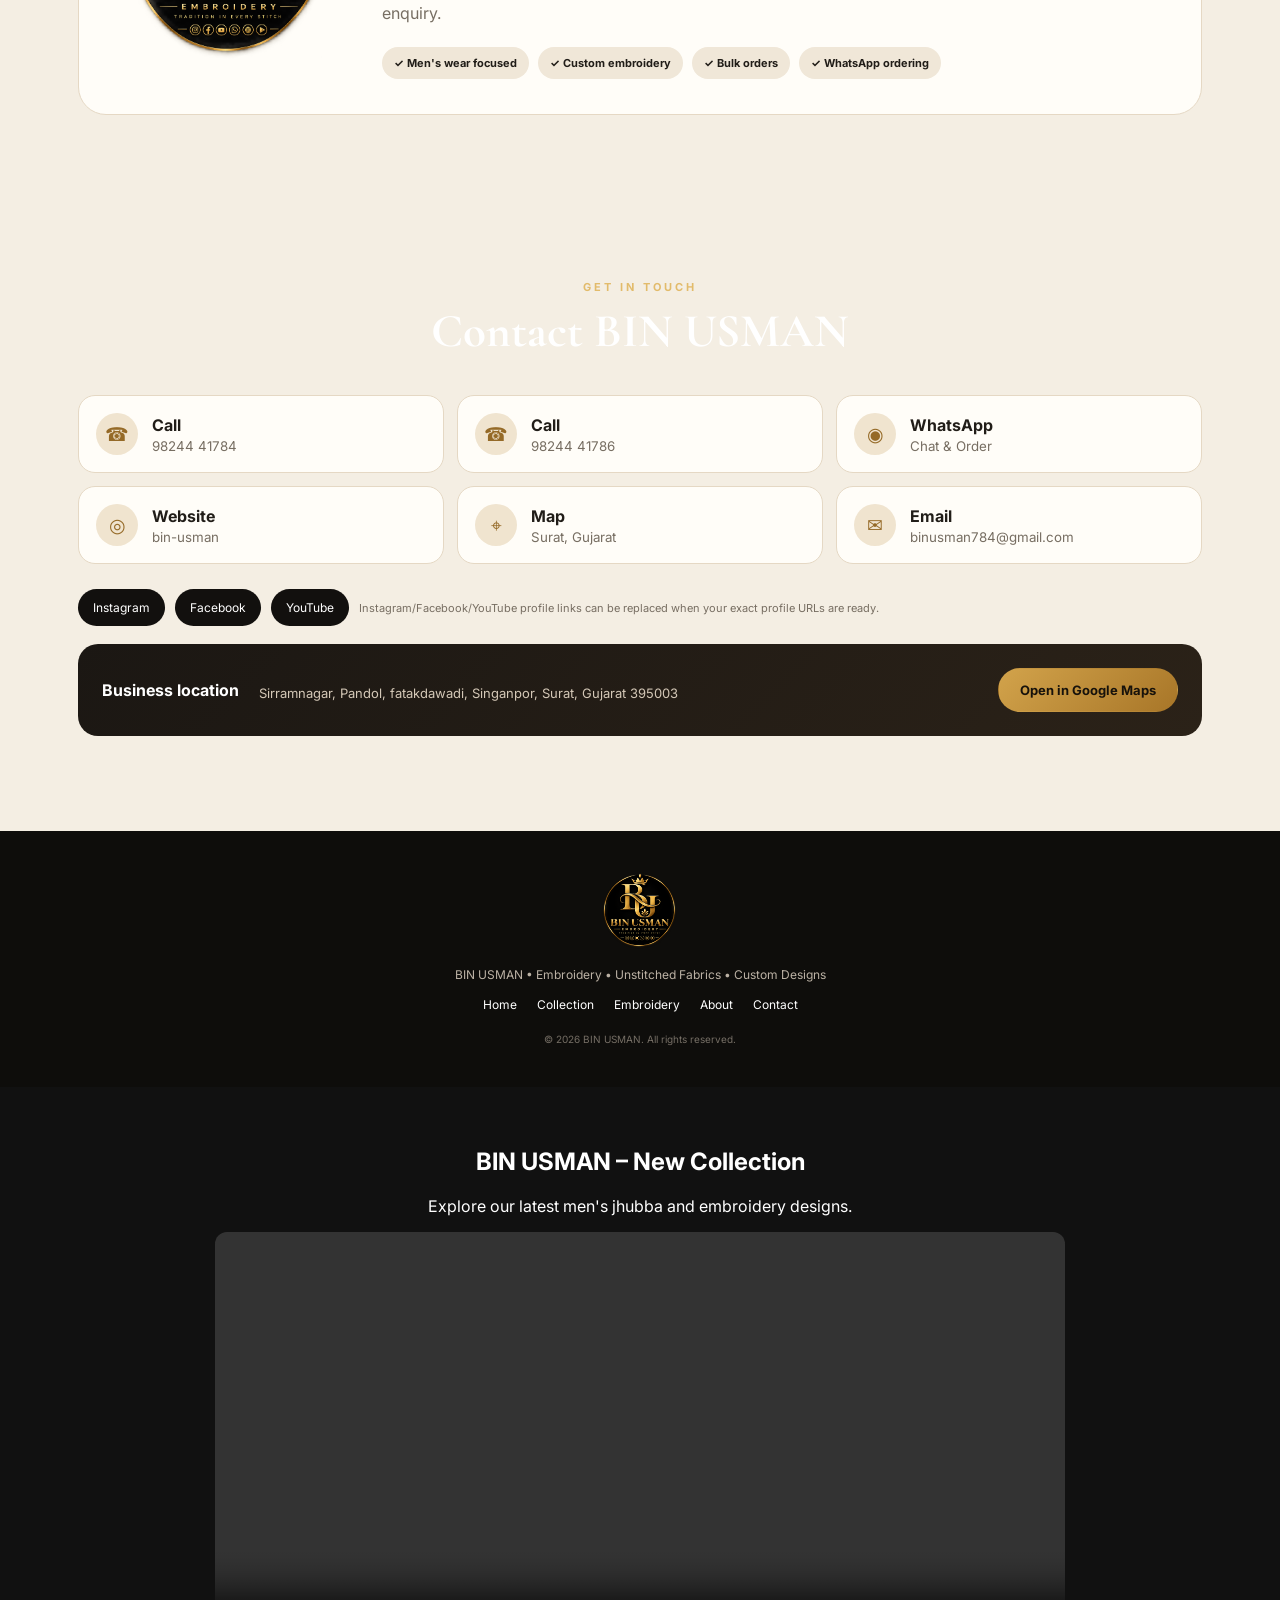
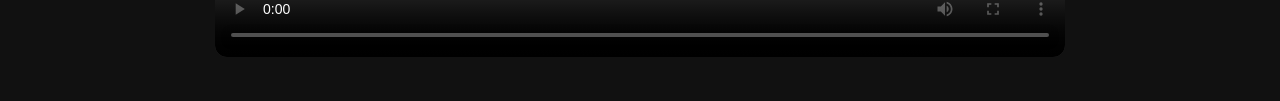
==== commit 053fe005: "Update index.html" ====
--- a/index.html
+++ b/index.html
@@ -4,8 +4,8 @@
   <meta charset="UTF-8">
   <meta name="viewport" content="width=device-width, initial-scale=1.0">
   <meta name="theme-color" content="#11100e">
-  <meta name="description" content="BIN USMAN — men's unstitched fabrics, custom embroidery, custom designs and bulk embroidery orders.">
-  <title>BIN USMAN | Embroidery & Unstitched Fabrics</title>
+  <meta name="description" content="BIN USMAN offers men's traditional wear, unstitched fabrics, custom embroidery, jhubba and kurta pajama designs. Your Design, Our Craft.">
+  <title>BIN USMAN | Men's Traditional Wear & Custom Embroidery</title>
   <link rel="icon" href="logo.png">
   <link rel="stylesheet" href="style.css">
 </head>
@@ -175,7 +175,15 @@
       </div>
     </div>
   </div>
-
+<section style="padding:40px 20px; text-align:center; background:#111; color:#fff;">
+  <h2>BIN USMAN – New Collection</h2>
+  <p>Explore our latest men's jhubba and embroidery designs.</p>
+  <video controls playsinline preload="metadata"
+         style="width:100%; max-width:850px; border-radius:12px;">
+    <source src="WhatsApp%20Video%202026-09-30%20at%2012.01.19%20PM.mp4" type="video/mp4">
+    Your browser does not support video.
+  </video>
+</section>
   <script src="script.js"></script>
 </body>
 </html>
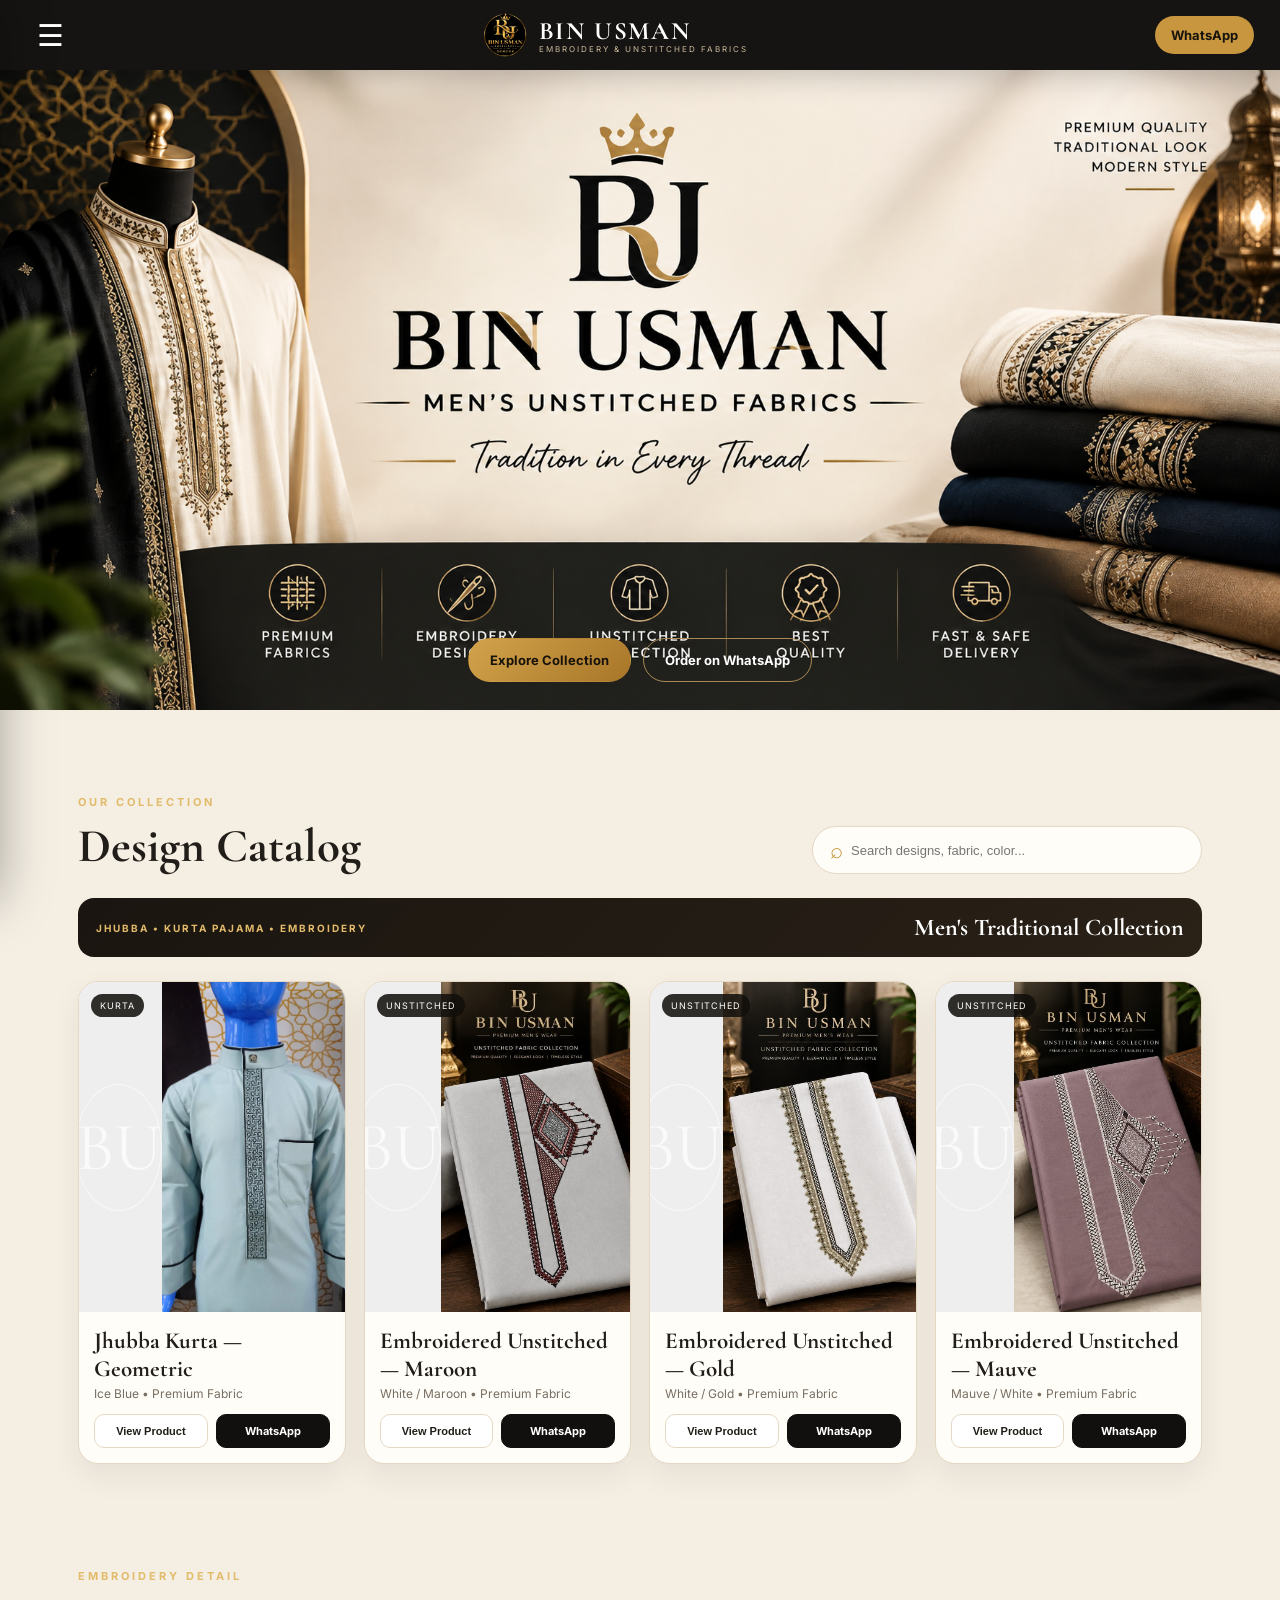
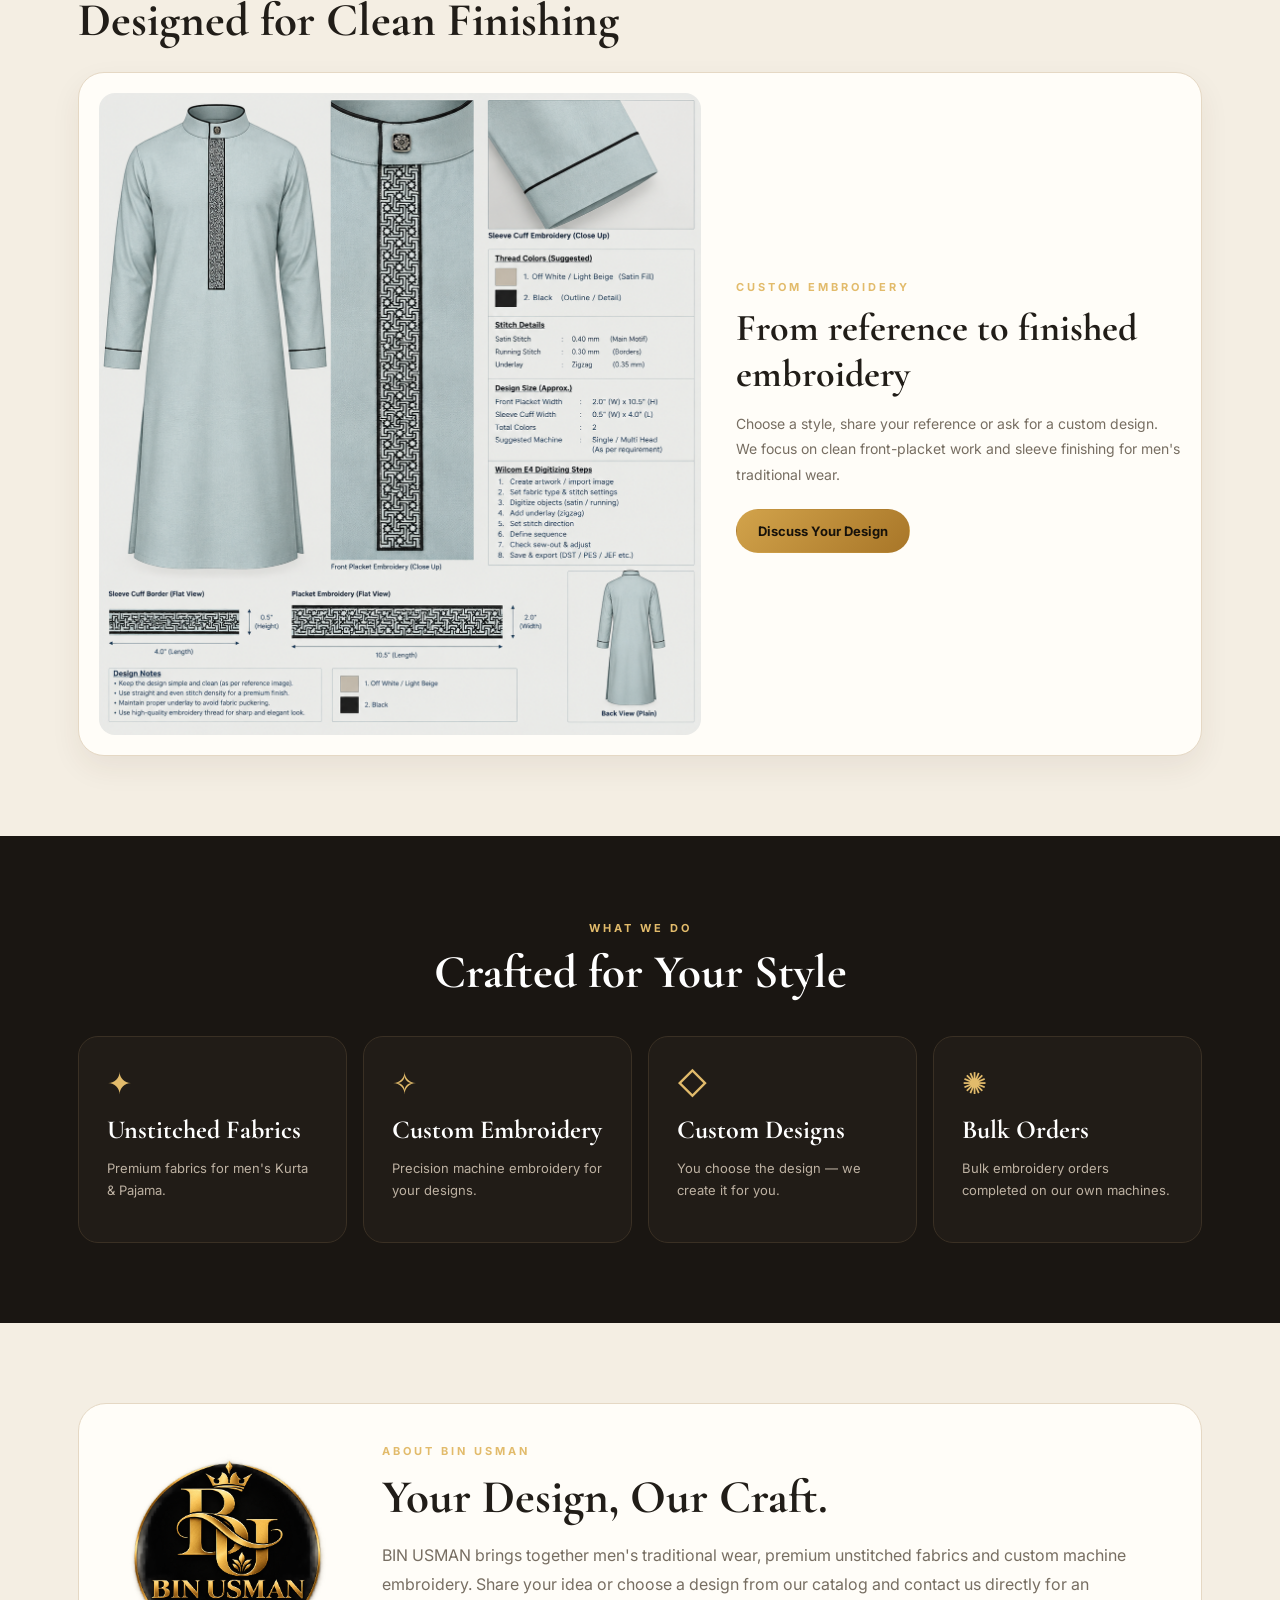
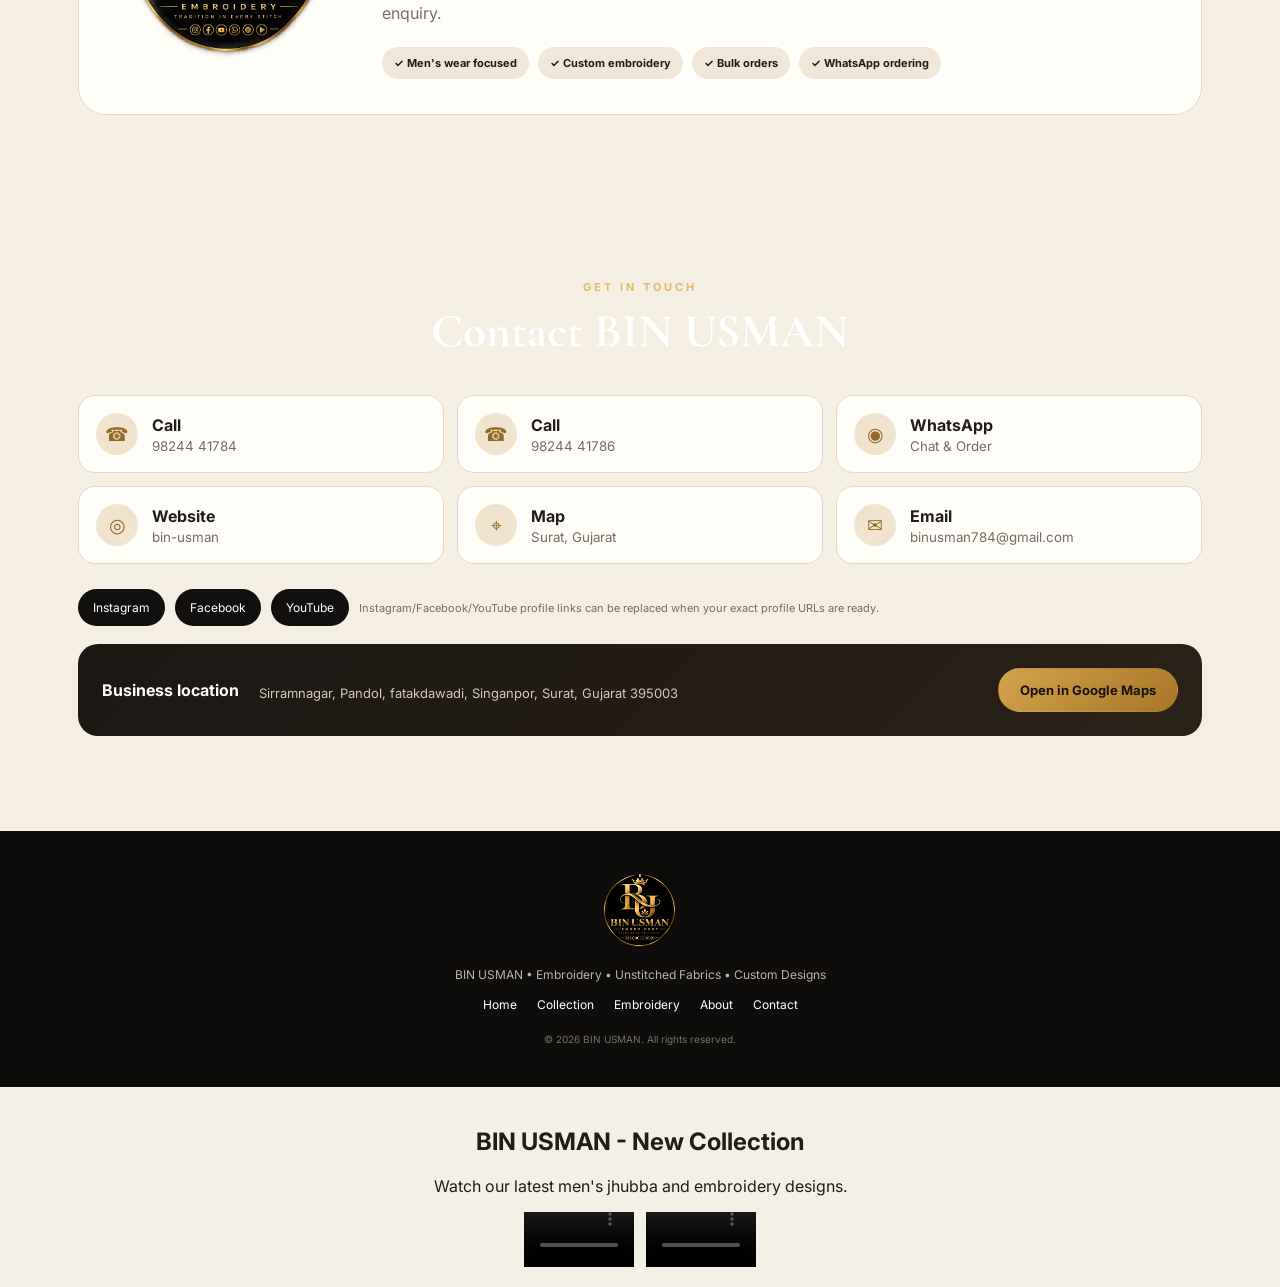
==== commit 879e5345: "Update index.html" ====
--- a/index.html
+++ b/index.html
@@ -175,14 +175,24 @@
       </div>
     </div>
   </div>
-<section style="padding:40px 20px; text-align:center; background:#111; color:#fff;">
-  <h2>BIN USMAN – New Collection</h2>
-  <p>Explore our latest men's jhubba and embroidery designs.</p>
-  <video controls playsinline preload="metadata"
-         style="width:100%; max-width:850px; border-radius:12px;">
-    <source src="WhatsApp%20Video%202026-09-30%20at%2012.01.19%20PM.mp4" type="video/mp4">
-    Your browser does not support video.
-  </video>
+<section style="padding:20px; background:#f5f0e6; text-align:center;">
+  <h2>BIN USMAN - New Collection</h2>
+  <p>Watch our latest men's jhubba and embroidery designs.</p>
+
+  <div style="display:flex; justify-content:center; gap:12px; flex-wrap:wrap;">
+
+    <video controls playsinline preload="metadata"
+      style=width:110px; height:137px; object-fit:cover; border-radius:10px;">
+      <source src="WhatsApp%20Video%202026-09-30%20at%2012.01.19%20PM.mp4" type="video/mp4">
+    </video>
+
+    <video controls playsinline preload="metadata"
+      style=width:110px; height:137px; object-fit:cover; border-radius:10px;
+      <source src="video-2.mp4.mp4" type="video/mp4">
+    </video>
+
+  </div>
+</section>
 </section>
   <script src="script.js"></script>
 </body>
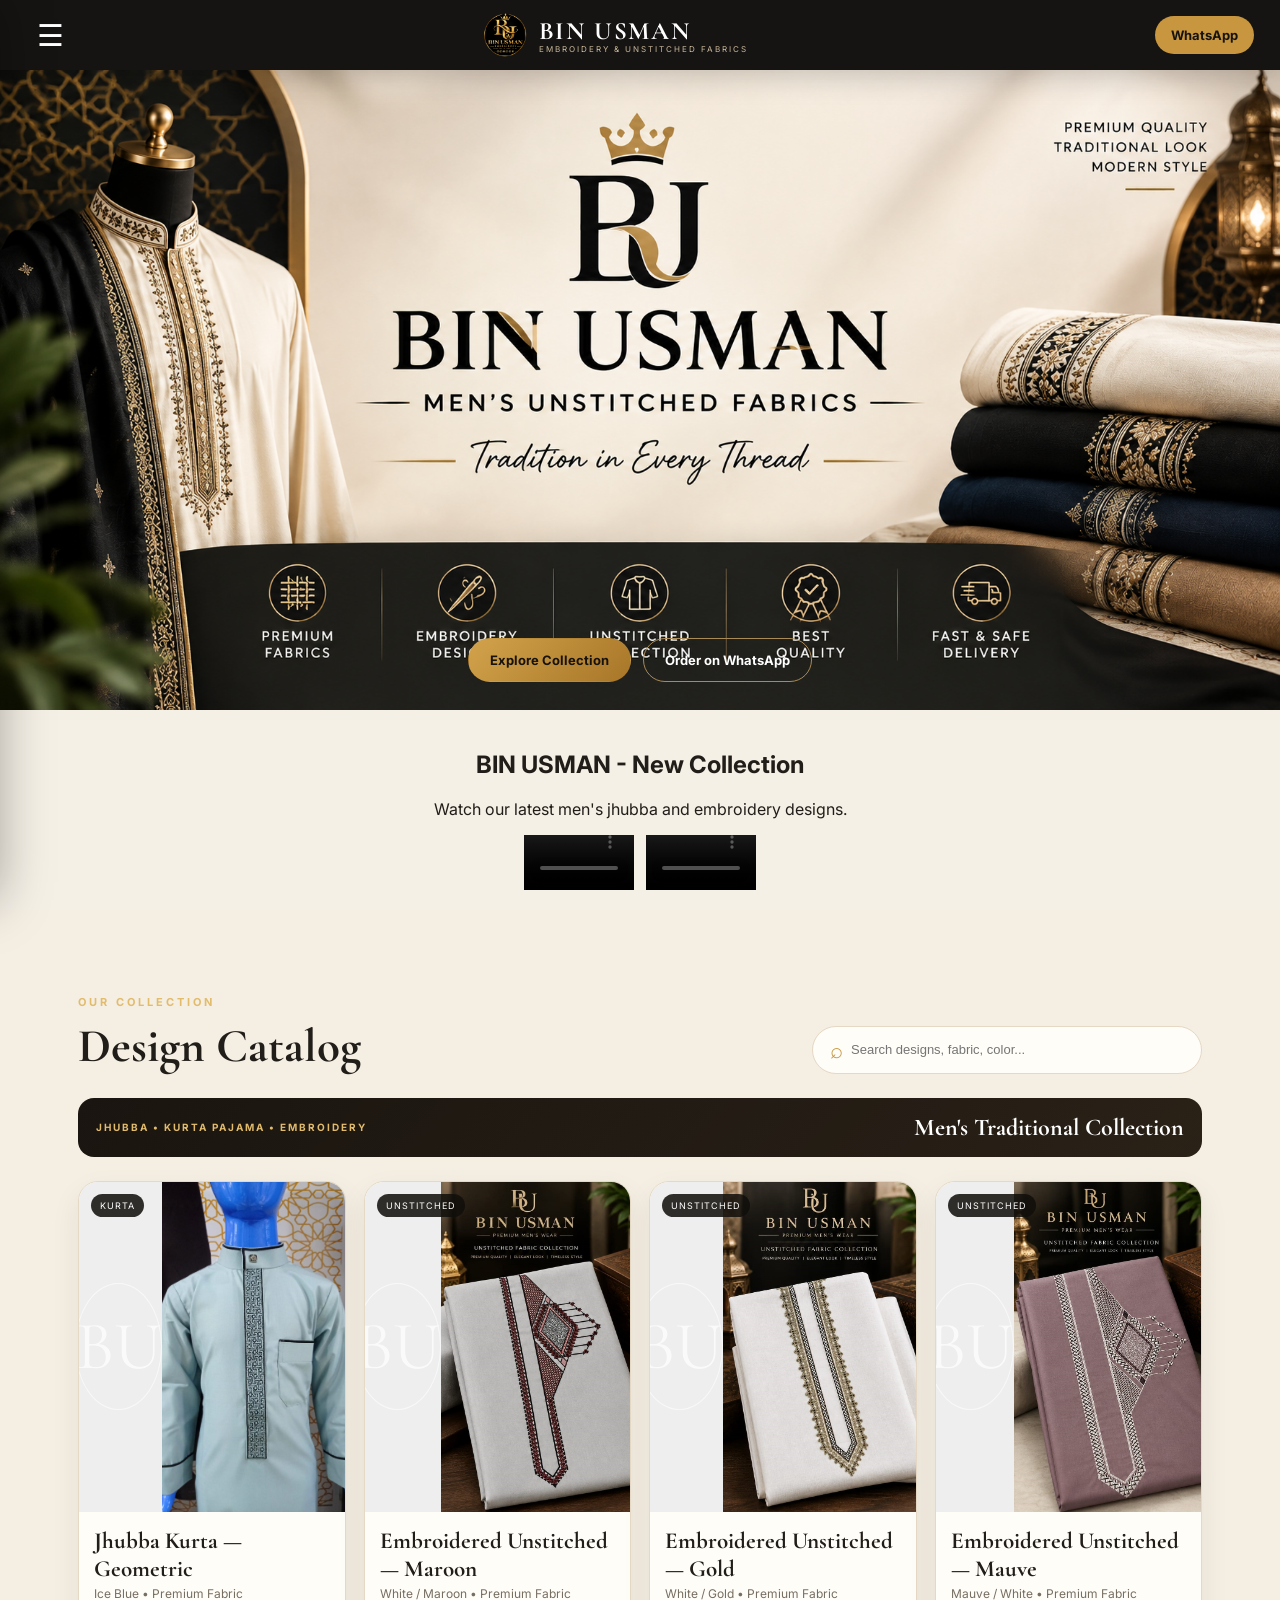
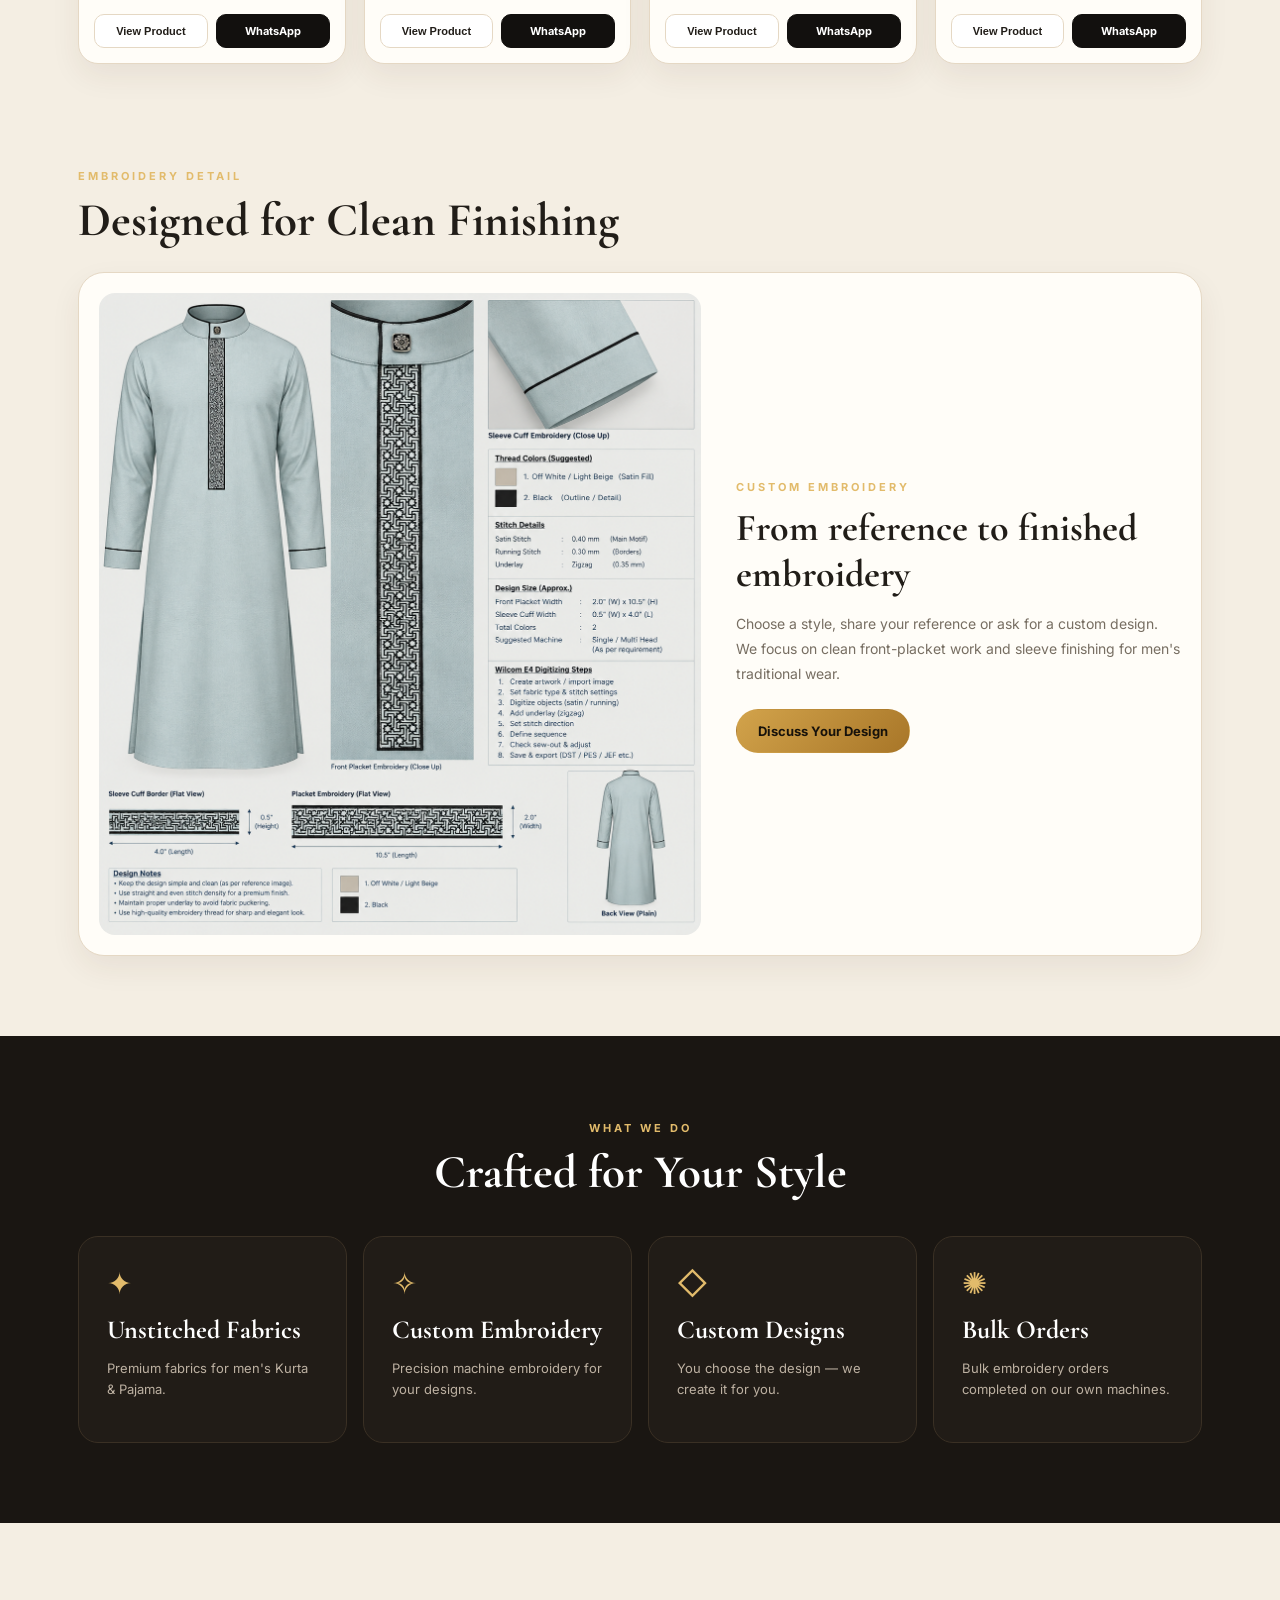
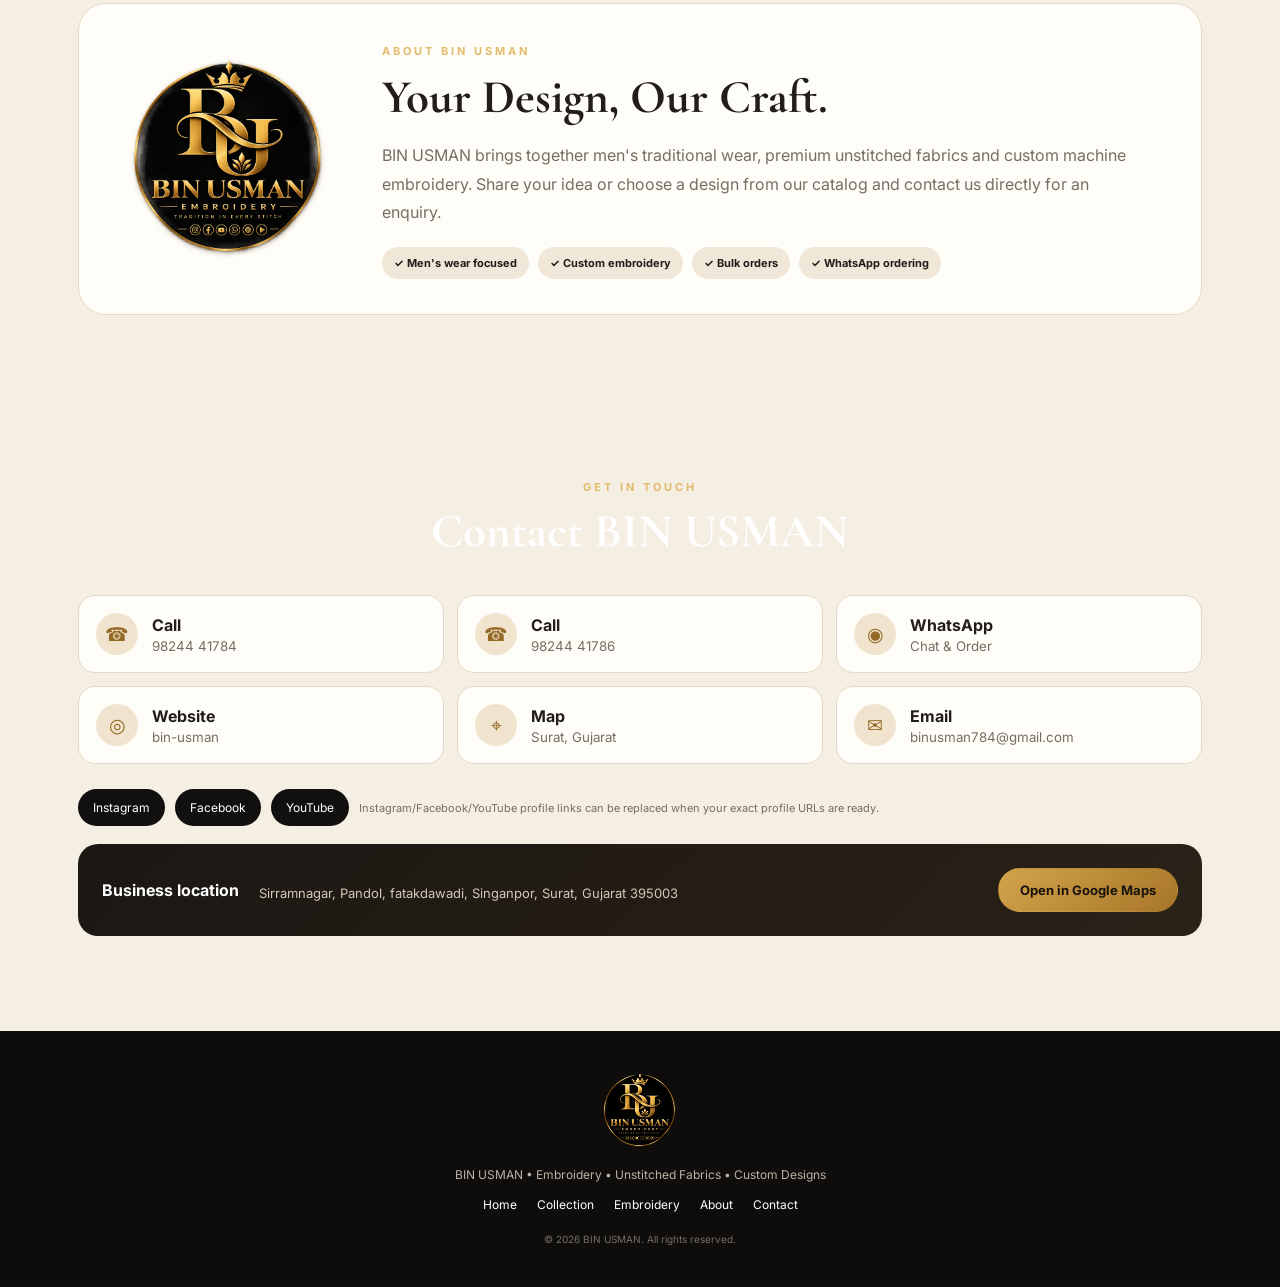
==== commit 5198f7f1: "Update index.html" ====
--- a/index.html
+++ b/index.html
@@ -50,7 +50,24 @@
         </div>
       </div>
     </section>
+<section style="padding:20px; background:#f5f0e6; text-align:center;">
+  <h2>BIN USMAN - New Collection</h2>
+  <p>Watch our latest men's jhubba and embroidery designs.</p>
 
+  <div style="display:flex; justify-content:center; gap:12px; flex-wrap:wrap;">
+
+    <video controls playsinline preload="metadata"
+      style=width:110px; height:137px; object-fit:cover; border-radius:10px;">
+      <source src="WhatsApp%20Video%202026-09-30%20at%2012.01.19%20PM.mp4" type="video/mp4">
+    </video>
+
+    <video controls playsinline preload="metadata"
+      style=width:110px; height:137px; object-fit:cover; border-radius:10px;
+      <source src="video-2.mp4.mp4" type="video/mp4">
+    </video>
+
+  </div>
+</section>
     <section class="section" id="catalog">
       <div class="section-head">
         <div>
@@ -175,24 +192,7 @@
       </div>
     </div>
   </div>
-<section style="padding:20px; background:#f5f0e6; text-align:center;">
-  <h2>BIN USMAN - New Collection</h2>
-  <p>Watch our latest men's jhubba and embroidery designs.</p>
 
-  <div style="display:flex; justify-content:center; gap:12px; flex-wrap:wrap;">
-
-    <video controls playsinline preload="metadata"
-      style=width:110px; height:137px; object-fit:cover; border-radius:10px;">
-      <source src="WhatsApp%20Video%202026-09-30%20at%2012.01.19%20PM.mp4" type="video/mp4">
-    </video>
-
-    <video controls playsinline preload="metadata"
-      style=width:110px; height:137px; object-fit:cover; border-radius:10px;
-      <source src="video-2.mp4.mp4" type="video/mp4">
-    </video>
-
-  </div>
-</section>
 </section>
   <script src="script.js"></script>
 </body>
